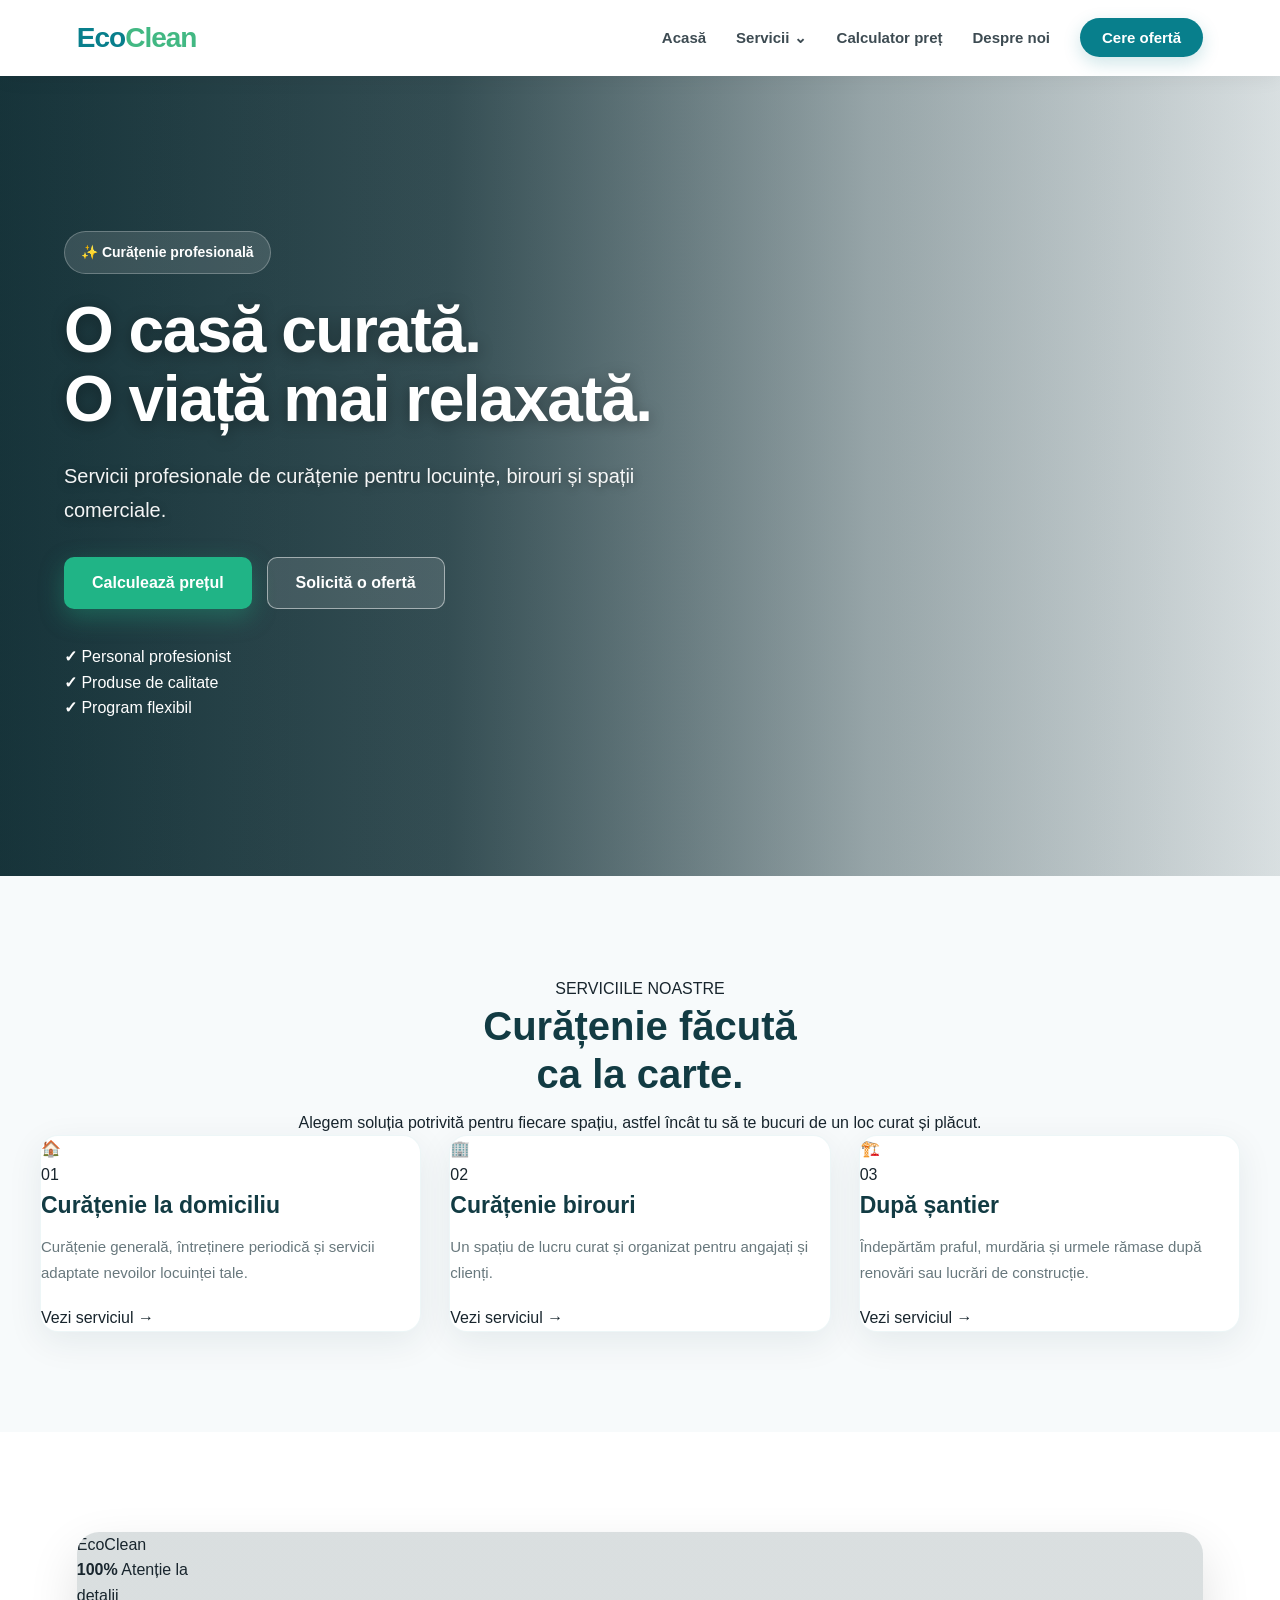
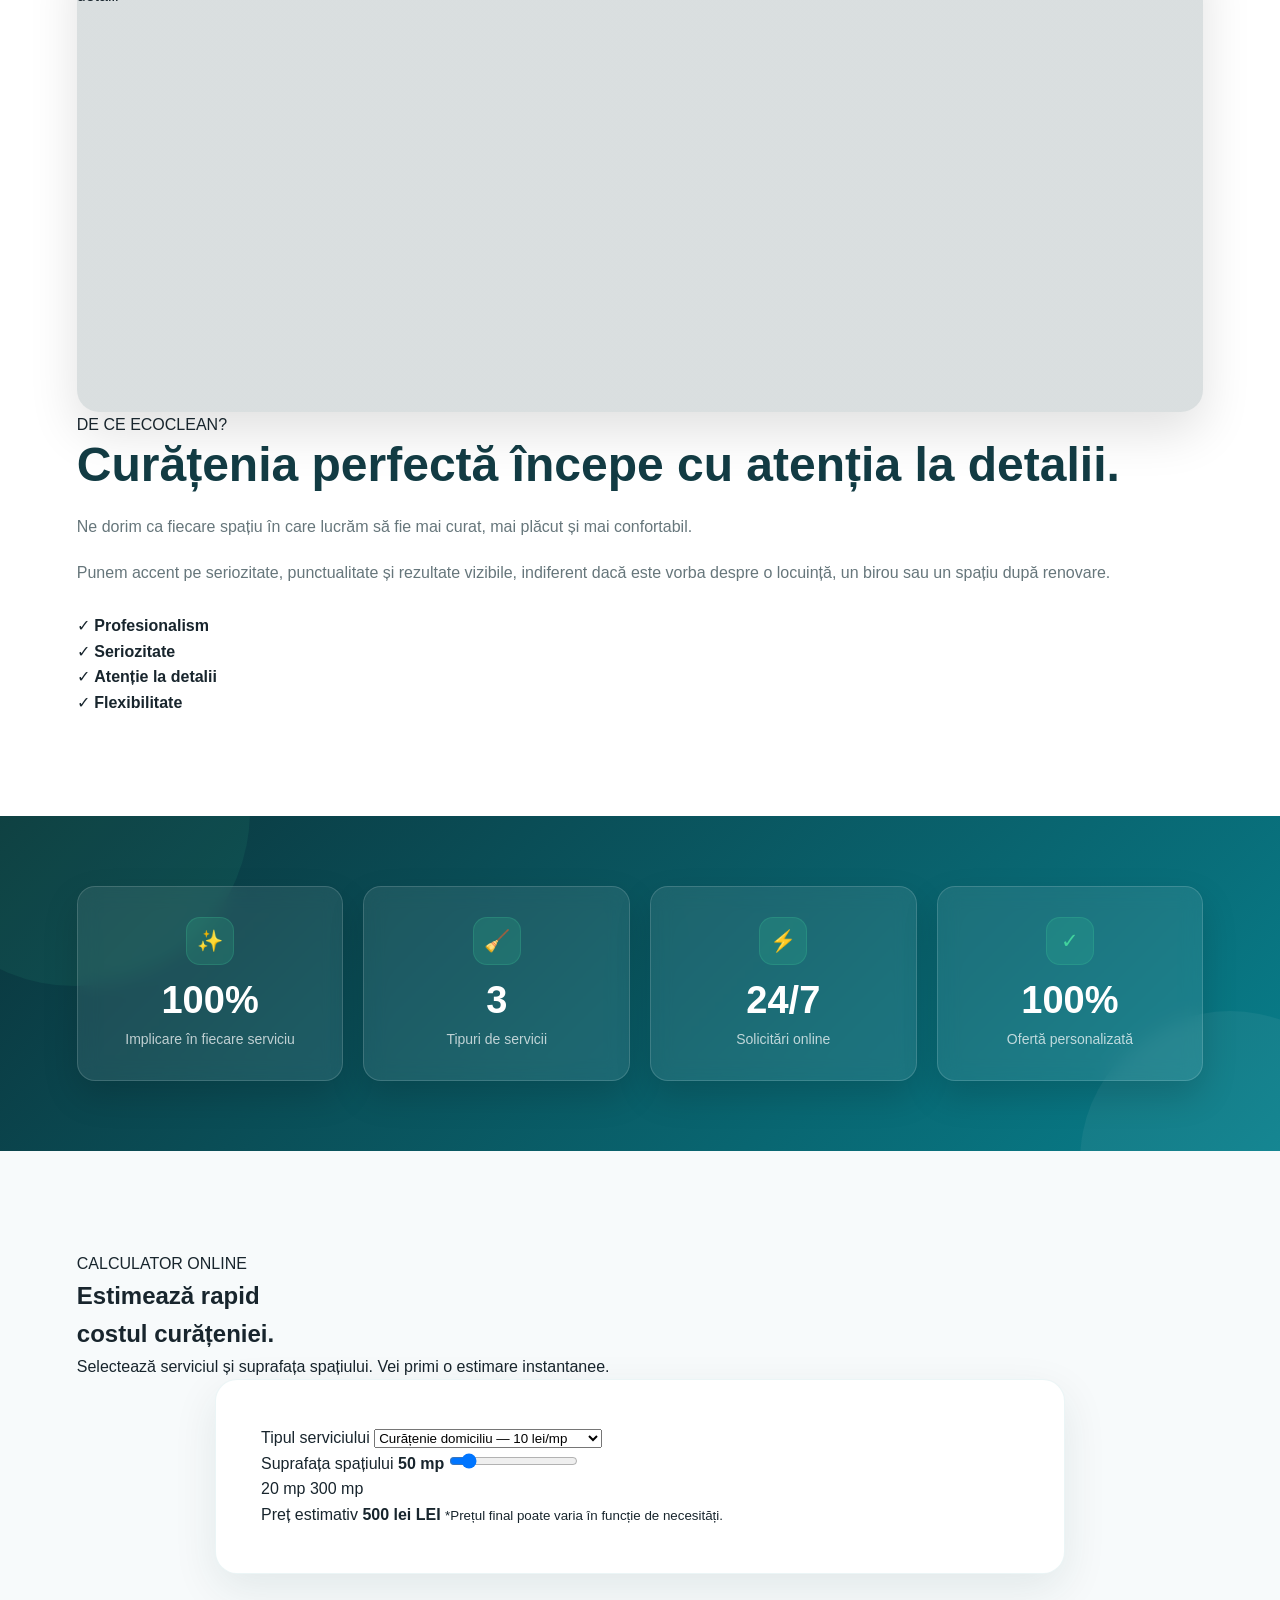
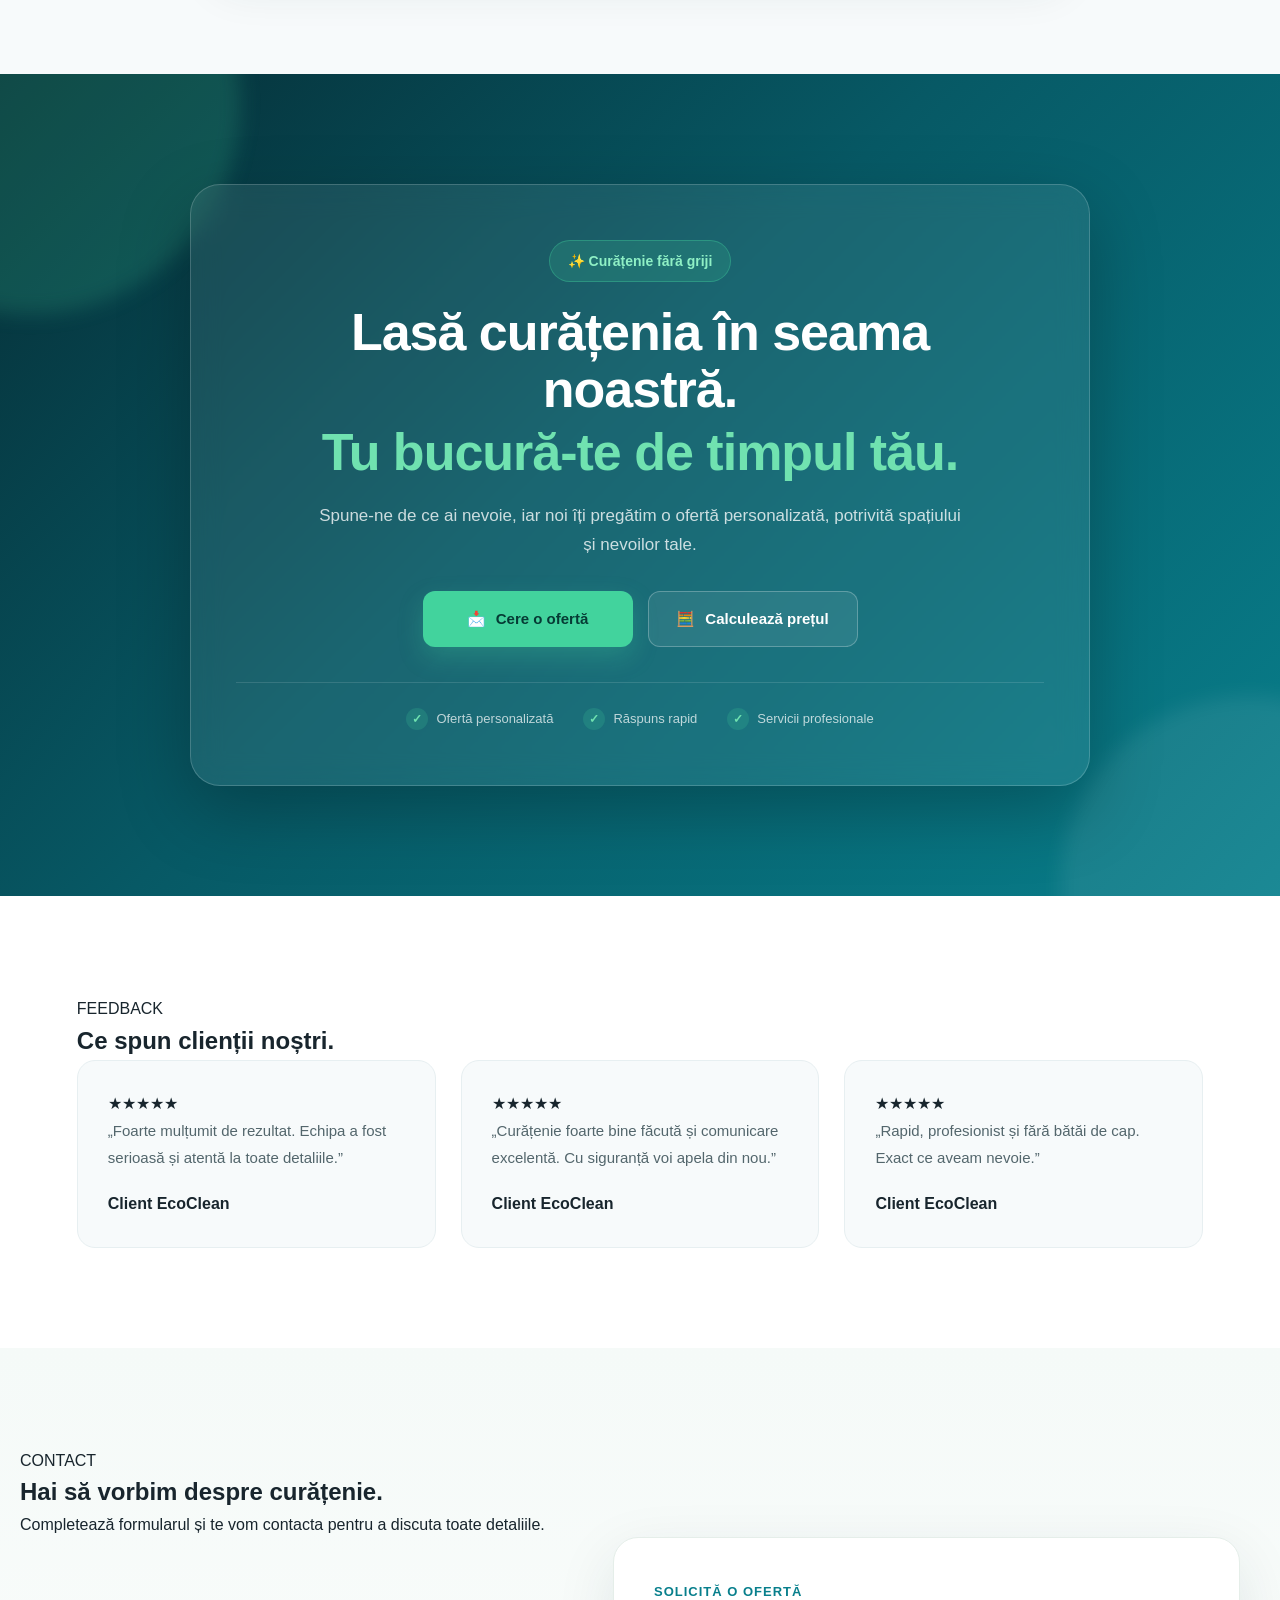
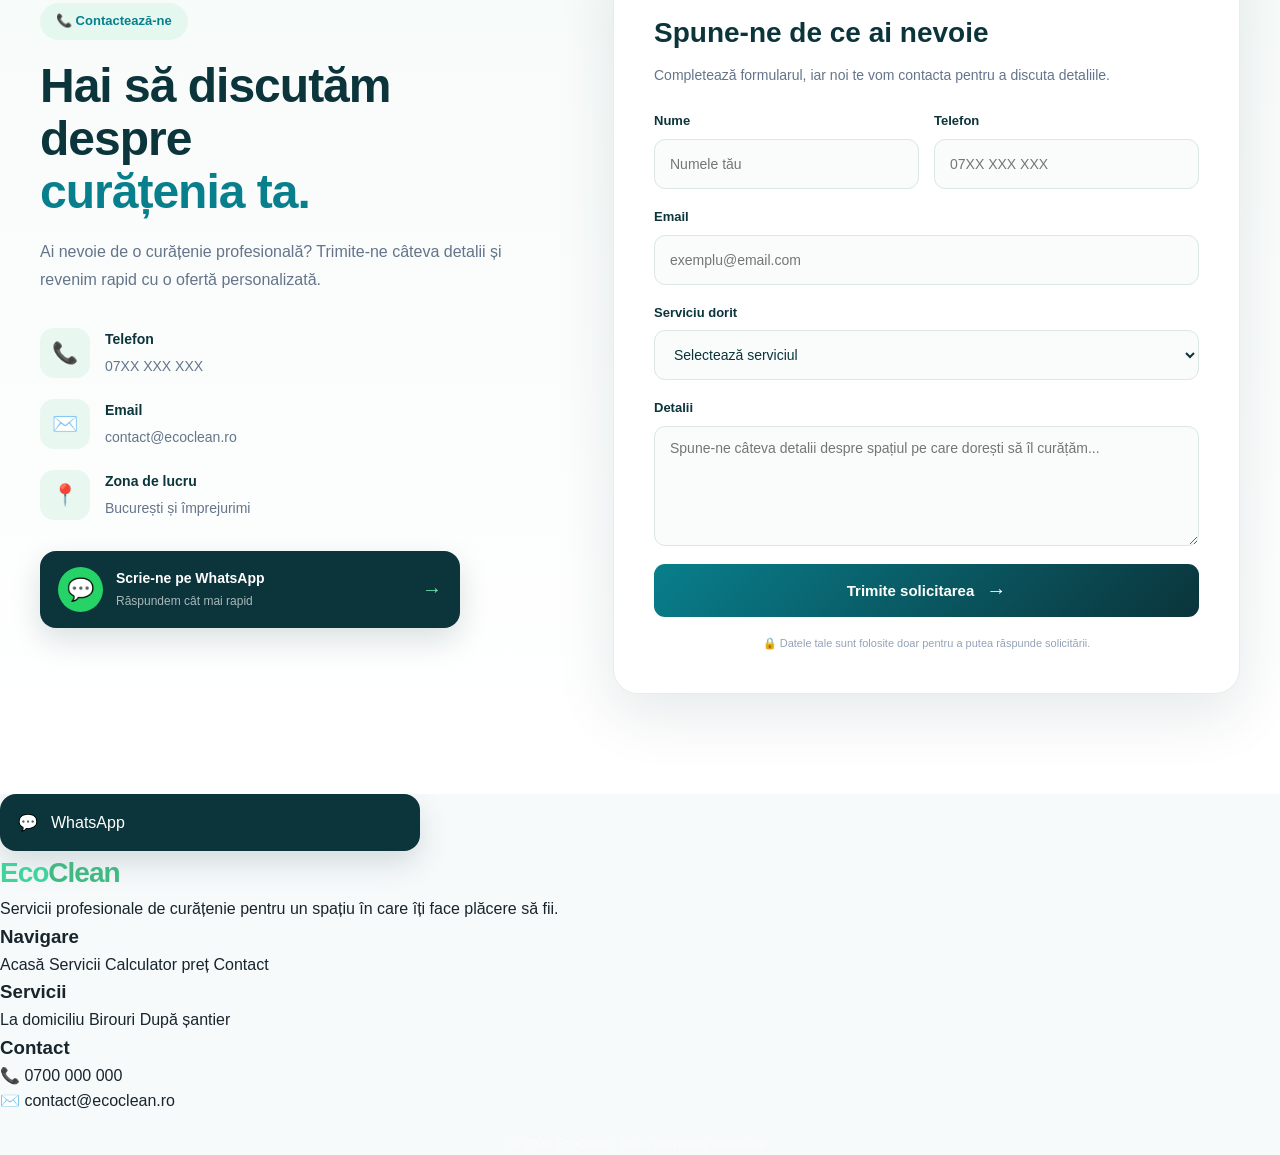
==== index.html @ dc06523f "Add files via upload" ====
<!DOCTYPE html>

<html lang="ro">
<head>
    <meta charset="UTF-8">
    <meta name="viewport" content="width=device-width, initial-scale=1.0">

<title>EcoClean | Servicii Profesionale de Curățenie</title>
<meta name="description" content="EcoClean oferă servicii profesionale de curățenie pentru locuințe, birouri și spații comerciale. Solicită o ofertă personalizată.">

<link rel="stylesheet" href="style.css">


</head>

<body>

<!-- ================= NAVBAR ================= -->

<nav class="navbar">

    <a href="index.html" class="logo">
        Eco<span>Clean</span>
    </a>

    <ul class="nav-links">

        <li>
            <a href="#acasa">Acasă</a>
        </li>

        <li class="dropdown">
            <a href="#servicii" class="dropbtn">
                Servicii <span>⌄</span>
            </a>

            <div class="dropdown-content">
                <a href="curatenie-domiciliu.html">Curățenie la domiciliu</a>
                <a href="curatenie-birouri.html">Curățenie birouri</a>
                <a href="curatenie-santier.html">Curățenie după șantier</a>
            </div>
        </li>

        <li>
            <a href="#calculator">Calculator preț</a>
        </li>

        <li>
            <a href="#despre-noi">Despre noi</a>
        </li>

        <li>
            <a href="#contact" class="btn-nav">
                Cere ofertă
            </a>
        </li>

    </ul>

    <button class="mobile-menu-btn" id="mobile-menu-btn">
        ☰
    </button>

</nav>


<!-- ================= HERO ================= -->

<header class="hero" id="acasa">

    <div class="hero-overlay"></div>

    <div class="hero-content">

        <span class="hero-badge">
            ✨ Curățenie profesională
        </span>

        <h1>
            O casă curată.<br>
            <span>O viață mai relaxată.</span>
        </h1>

        <p>
            Servicii profesionale de curățenie pentru locuințe,
            birouri și spații comerciale.
        </p>

        <div class="hero-buttons">

            <a href="#calculator" class="btn-main">
                Calculează prețul
            </a>

            <a href="#contact" class="btn-secondary">
                Solicită o ofertă
            </a>

        </div>

        <div class="hero-features">

            <div>
                <strong>✓</strong>
                Personal profesionist
            </div>

            <div>
                <strong>✓</strong>
                Produse de calitate
            </div>

            <div>
                <strong>✓</strong>
                Program flexibil
            </div>

        </div>

    </div>

</header>


<!-- ================= SERVICII ================= -->

<section id="servicii" class="services-section">

    <div class="section-heading">

        <span class="section-label">
            SERVICIILE NOASTRE
        </span>

        <h2>
            Curățenie făcută<br>
            <span>ca la carte.</span>
        </h2>

        <p>
            Alegem soluția potrivită pentru fiecare spațiu,
            astfel încât tu să te bucuri de un loc curat și plăcut.
        </p>

    </div>


    <div class="services-grid">


        <a href="curatenie-domiciliu.html" class="service-card-link">

            <div class="service-card">

                <div class="service-icon">
                    🏠
                </div>

                <span class="service-number">
                    01
                </span>

                <h3>
                    Curățenie la domiciliu
                </h3>

                <p>
                    Curățenie generală, întreținere periodică
                    și servicii adaptate nevoilor locuinței tale.
                </p>

                <span class="service-link">
                    Vezi serviciul →
                </span>

            </div>

        </a>


        <a href="curatenie-birouri.html" class="service-card-link">

            <div class="service-card">

                <div class="service-icon">
                    🏢
                </div>

                <span class="service-number">
                    02
                </span>

                <h3>
                    Curățenie birouri
                </h3>

                <p>
                    Un spațiu de lucru curat și organizat pentru
                    angajați și clienți.
                </p>

                <span class="service-link">
                    Vezi serviciul →
                </span>

            </div>

        </a>


        <a href="curatenie-santier.html" class="service-card-link">

            <div class="service-card">

                <div class="service-icon">
                    🏗️
                </div>

                <span class="service-number">
                    03
                </span>

                <h3>
                    După șantier
                </h3>

                <p>
                    Îndepărtăm praful, murdăria și urmele rămase
                    după renovări sau lucrări de construcție.
                </p>

                <span class="service-link">
                    Vezi serviciul →
                </span>

            </div>

        </a>

    </div>

</section>


<!-- ================= DESPRE NOI ================= -->

<section id="despre-noi" class="about-section">

    <div class="about-image">

        <div class="about-image-box">
            <span>EcoClean</span>
        </div>

        <div class="experience-card">

            <strong>100%</strong>

            <span>
                Atenție la<br>
                detalii
            </span>

        </div>

    </div>


    <div class="about-content">

        <span class="section-label">
            DE CE ECOCLEAN?
        </span>

        <h2>
            Curățenia perfectă
            începe cu <span>atenția la detalii.</span>
        </h2>

        <p>
            Ne dorim ca fiecare spațiu în care lucrăm să fie
            mai curat, mai plăcut și mai confortabil.
        </p>

        <p>
            Punem accent pe seriozitate, punctualitate și
            rezultate vizibile, indiferent dacă este vorba
            despre o locuință, un birou sau un spațiu după renovare.
        </p>


        <div class="about-list">

            <div>
                <span>✓</span>
                <strong>Profesionalism</strong>
            </div>

            <div>
                <span>✓</span>
                <strong>Seriozitate</strong>
            </div>

            <div>
                <span>✓</span>
                <strong>Atenție la detalii</strong>
            </div>

            <div>
                <span>✓</span>
                <strong>Flexibilitate</strong>
            </div>

        </div>

    </div>

</section>


<!-- ================= STATISTICI ================= -->

<section class="stats-section">

    <div class="stats-container">

        <div class="stat-card">
            <div class="stat-icon">✨</div>
            <strong>100%</strong>
            <span>Implicare în fiecare serviciu</span>
        </div>

        <div class="stat-card">
            <div class="stat-icon">🧹</div>
            <strong>3</strong>
            <span>Tipuri de servicii</span>
        </div>

        <div class="stat-card">
            <div class="stat-icon">⚡</div>
            <strong>24/7</strong>
            <span>Solicitări online</span>
        </div>

        <div class="stat-card">
            <div class="stat-icon">✓</div>
            <strong>100%</strong>
            <span>Ofertă personalizată</span>
        </div>

    </div>

</section>



<!-- ================= CALCULATOR ================= -->

<section id="calculator" class="calculator-section">

    <div class="section-heading">

        <span class="section-label">
            CALCULATOR ONLINE
        </span>

        <h2>
            Estimează rapid<br>
            <span>costul curățeniei.</span>
        </h2>

        <p>
            Selectează serviciul și suprafața spațiului.
            Vei primi o estimare instantanee.
        </p>

    </div>


    <div class="calc-container">

        <div class="calc-block">

            <label for="tip-serviciu">
                Tipul serviciului
            </label>

            <select id="tip-serviciu">

                <option value="10">
                    Curățenie domiciliu — 10 lei/mp
                </option>

                <option value="12">
                    Curățenie birouri — 12 lei/mp
                </option>

                <option value="18">
                    Curățenie post-șantier — 18 lei/mp
                </option>

            </select>

        </div>


        <div class="calc-block">

            <label for="suprafata">
                Suprafața spațiului
                <strong>
                    <span id="valoare-suprafata">50</span> mp
                </strong>
            </label>

            <input
                type="range"
                id="suprafata"
                min="20"
                max="300"
                value="50"
                step="5"
            >

            <div class="range-values">
                <span>20 mp</span>
                <span>300 mp</span>
            </div>

        </div>


        <div class="price-display">

            <span>Preț estimativ</span>

            <strong>
                <span id="pret-total">500</span> LEI
            </strong>

            <small>
                *Prețul final poate varia în funcție de necesități.
            </small>

        </div>

    </div>

</section>


<!-- ================= CTA ================= -->

<section class="cta-section">

    <div class="cta-glow cta-glow-left"></div>
    <div class="cta-glow cta-glow-right"></div>

    <div class="cta-container">

        <div class="cta-badge">
            ✨ Curățenie fără griji
        </div>

        <h2>
            Lasă curățenia în seama noastră.
            <span>Tu bucură-te de timpul tău.</span>
        </h2>

        <p>
            Spune-ne de ce ai nevoie, iar noi îți pregătim
            o ofertă personalizată, potrivită spațiului și
            nevoilor tale.
        </p>

        <div class="cta-buttons">

            <a href="#contact" class="cta-button cta-primary">
                <span>📩</span>
                Cere o ofertă
            </a>

            <a href="#calculator" class="cta-button cta-secondary">
                <span>🧮</span>
                Calculează prețul
            </a>

        </div>

        <div class="cta-trust">

            <div>
                <strong>✓</strong>
                <span>Ofertă personalizată</span>
            </div>

            <div>
                <strong>✓</strong>
                <span>Răspuns rapid</span>
            </div>

            <div>
                <strong>✓</strong>
                <span>Servicii profesionale</span>
            </div>

        </div>

    </div>

</section>


<!-- ================= TESTIMONIALE ================= -->

<section class="testimonials-section">

    <div class="section-heading">

        <span class="section-label">
            FEEDBACK
        </span>

        <h2>
            Ce spun clienții
            <span>noștri.</span>
        </h2>

    </div>


    <div class="testimonials-grid">

        <div class="testimonial">

            <div class="stars">
                ★★★★★
            </div>

            <p>
                „Foarte mulțumit de rezultat. Echipa a fost
                serioasă și atentă la toate detaliile.”
            </p>

            <strong>
                Client EcoClean
            </strong>

        </div>


        <div class="testimonial">

            <div class="stars">
                ★★★★★
            </div>

            <p>
                „Curățenie foarte bine făcută și comunicare
                excelentă. Cu siguranță voi apela din nou.”
            </p>

            <strong>
                Client EcoClean
            </strong>

        </div>


        <div class="testimonial">

            <div class="stars">
                ★★★★★
            </div>

            <p>
                „Rapid, profesionist și fără bătăi de cap.
                Exact ce aveam nevoie.”
            </p>

            <strong>
                Client EcoClean
            </strong>

        </div>

    </div>

</section>


<!-- ================= CONTACT ================= -->

<section id="contact" class="contact-section">

    <div class="contact-heading">

        <span class="section-label">
            CONTACT
        </span>

        <h2>
            Hai să vorbim despre
            <span>curățenie.</span>
        </h2>

        <p>
            Completează formularul și te vom contacta
            pentru a discuta toate detaliile.
        </p>

    </div>



    <div class="contact-container">

        <!-- INFORMAȚII CONTACT -->
        <div class="contact-info">

            <div class="contact-badge">
                📞 Contactează-ne
            </div>

            <h2>
                Hai să discutăm despre
                <span>curățenia ta.</span>
            </h2>

            <p class="contact-intro">
                Ai nevoie de o curățenie profesională?
                Trimite-ne câteva detalii și revenim rapid
                cu o ofertă personalizată.
            </p>


            <div class="contact-details">

                <div class="contact-item">
                    <div class="contact-icon">📞</div>

                    <div>
                        <strong>Telefon</strong>
                        <span>07XX XXX XXX</span>
                    </div>
                </div>


                <div class="contact-item">
                    <div class="contact-icon">✉️</div>

                    <div>
                        <strong>Email</strong>
                        <span>contact@ecoclean.ro</span>
                    </div>
                </div>


                <div class="contact-item">
                    <div class="contact-icon">📍</div>

                    <div>
                        <strong>Zona de lucru</strong>
                        <span>București și împrejurimi</span>
                    </div>
                </div>

            </div>


            <a
                href="https://wa.me/40700000000"
                target="_blank"
                class="whatsapp-button"
            >
                <span class="whatsapp-icon">💬</span>

                <span>
                    <strong>Scrie-ne pe WhatsApp</strong>
                    <small>Răspundem cât mai rapid</small>
                </span>

                <b>→</b>
            </a>

        </div>


        <!-- FORMULAR -->
        <div class="contact-form-wrapper">

            <div class="form-header">

                <span>Solicită o ofertă</span>

                <h3>
                    Spune-ne de ce ai nevoie
                </h3>

                <p>
                    Completează formularul, iar noi te vom contacta
                    pentru a discuta detaliile.
                </p>

            </div>


            <form
                class="contact-form"
                action="https://formspree.io/f/xrpgbvew"
                method="POST"
            >

                <div class="form-row">

                    <div class="form-group">

                        <label for="nume">
                            Nume
                        </label>

                        <input
                            type="text"
                            id="nume"
                            name="nume"
                            placeholder="Numele tău"
                            required
                        >

                    </div>


                    <div class="form-group">

                        <label for="telefon">
                            Telefon
                        </label>

                        <input
                            type="tel"
                            id="telefon"
                            name="telefon"
                            placeholder="07XX XXX XXX"
                            required
                        >

                    </div>

                </div>


                <div class="form-group">

                    <label for="email">
                        Email
                    </label>

                    <input
                        type="email"
                        id="email"
                        name="email"
                        placeholder="exemplu@email.com"
                        required
                    >

                </div>


                <div class="form-group">

                    <label for="serviciu">
                        Serviciu dorit
                    </label>

                    <select
                        id="serviciu"
                        name="serviciu"
                        required
                    >
                        <option value="">
                            Selectează serviciul
                        </option>

                        <option value="Curățenie domiciliu">
                            Curățenie domiciliu
                        </option>

                        <option value="Curățenie birouri">
                            Curățenie birouri
                        </option>

                        <option value="Curățenie după constructor">
                            Curățenie după constructor
                        </option>

                    </select>

                </div>


                <div class="form-group">

                    <label for="mesaj">
                        Detalii
                    </label>

                    <textarea
                        id="mesaj"
                        name="mesaj"
                        rows="5"
                        placeholder="Spune-ne câteva detalii despre spațiul pe care dorești să îl curățăm..."
                    ></textarea>

                </div>


                <button
                    type="submit"
                    class="contact-submit"
                >
                    <span>Trimite solicitarea</span>
                    <b>→</b>
                </button>


                <p class="form-note">
                    🔒 Datele tale sunt folosite doar pentru a putea
                    răspunde solicitării.
                </p>

            </form>

        </div>

    </div>

</section>

<!-- ================= WHATSAPP ================= -->

<a
    href="https://wa.me/40700000000"
    class="whatsapp-button"
    target="_blank"
    aria-label="Contactează-ne pe WhatsApp"
>
    <span>💬</span>
    WhatsApp
</a>


<!-- ================= FOOTER ================= -->

<footer>

    <div class="footer-content">

        <div>

            <a href="index.html" class="logo footer-logo">
                Eco<span>Clean</span>
            </a>

            <p>
                Servicii profesionale de curățenie
                pentru un spațiu în care îți face plăcere să fii.
            </p>

        </div>


        <div>

            <h3>
                Navigare
            </h3>

            <a href="#acasa">Acasă</a>
            <a href="#servicii">Servicii</a>
            <a href="#calculator">Calculator preț</a>
            <a href="#contact">Contact</a>

        </div>


        <div>

            <h3>
                Servicii
            </h3>

            <a href="curatenie-domiciliu.html">
                La domiciliu
            </a>

            <a href="curatenie-birouri.html">
                Birouri
            </a>

            <a href="curatenie-santier.html">
                După șantier
            </a>

        </div>


        <div>

            <h3>
                Contact
            </h3>

            <p>
                📞 0700 000 000
            </p>

            <p>
                ✉️ contact@ecoclean.ro
            </p>

        </div>

    </div>


    <div class="footer-bottom">

        <p>
            © 2026 EcoClean. Toate drepturile rezervate.
        </p>

    </div>

</footer>


<script src="script.js"></script>

</body>
</html>
---- style.css ----
/* =========================================================
   ECOCLEAN - DESIGN PREMIUM
   style.css
========================================================= */

/* ================= RESET ================= */

* {
    margin: 0;
    padding: 0;
    box-sizing: border-box;
    font-family: "Segoe UI", Arial, sans-serif;
}

html {
    scroll-behavior: smooth;
    scroll-padding-top: 80px;
}

body {
    background: #f7fafb;
    color: #18252d;
    line-height: 1.6;
}

a {
    text-decoration: none;
    color: inherit;
}

button,
input,
textarea,
select {
    font-family: inherit;
}

img {
    max-width: 100%;
    display: block;
}

.container {
    width: 90%;
    max-width: 1200px;
    margin: 0 auto;
}


/* =========================================================
   NAVBAR
========================================================= */

.navbar {
    width: 100%;
    height: 76px;
    padding: 0 6%;

    background: rgba(255, 255, 255, 0.96);

    display: flex;
    align-items: center;
    justify-content: space-between;

    position: sticky;
    top: 0;
    z-index: 1000;

    box-shadow: 0 2px 20px rgba(0, 0, 0, 0.06);

    backdrop-filter: blur(12px);
    -webkit-backdrop-filter: blur(12px);
}


/* LOGO */

.logo {
    font-size: 28px;
    font-weight: 800;
    color: #087f8c;
    letter-spacing: -1px;
}

.logo span {
    color: #42b883;
}


/* MENIU */

.nav-links {
    display: flex;
    align-items: center;
    gap: 30px;
    list-style: none;
}

.nav-links li {
    position: relative;
}

.nav-links a {
    color: #3d4b52;
    font-size: 15px;
    font-weight: 600;
    transition: 0.3s ease;
}

.nav-links a:hover {
    color: #087f8c;
}


/* BUTON NAVBAR */

.btn-nav {
    background: #087f8c;
    color: white !important;

    padding: 11px 22px;
    border-radius: 30px;

    box-shadow: 0 6px 18px rgba(8, 127, 140, 0.2);

    transition: 0.3s ease;
}

.btn-nav:hover {
    background: #066b75;
    transform: translateY(-2px);
}


/* DROPDOWN */

.dropdown-content {
    display: none;

    position: absolute;
    top: calc(100% + 15px);
    left: -20px;

    width: 230px;

    background: white;
    border-radius: 12px;

    padding: 10px;

    box-shadow: 0 15px 40px rgba(0, 0, 0, 0.12);

    z-index: 1001;
}

.dropdown-content a {
    display: block;
    padding: 11px 14px;
    border-radius: 8px;
}

.dropdown-content a:hover {
    background: #eef9f8;
}

.dropdown:hover .dropdown-content {
    display: block;
}


/* BUTON MENIU MOBIL */

.mobile-menu-btn {
    display: none;

    border: none;
    background: none;

    font-size: 28px;
    cursor: pointer;

    color: #087f8c;
}


/* =========================================================
   HERO
========================================================= */

.hero {
    min-height: 650px;
    height: calc(100vh - 76px);
    max-height: 800px;

    display: flex;
    align-items: center;

    position: relative;
    overflow: hidden;

    background-image:
        linear-gradient(
            90deg,
            rgba(5, 35, 42, 0.90) 0%,
            rgba(5, 35, 42, 0.76) 35%,
            rgba(5, 35, 42, 0.32) 68%,
            rgba(5, 35, 42, 0.08) 100%
        ),
        url("https://images.unsplash.com/photo-1581578731548-c64695cc6952?auto=format&fit=crop&w=2000&q=85");

    background-position: center;
    background-size: cover;
    background-repeat: no-repeat;

    color: white;
}


/* STRAT SUPLIMENTAR */

.hero-overlay {
    position: absolute;
    inset: 0;

    background:
        linear-gradient(
            90deg,
            rgba(4, 38, 44, 0.25),
            rgba(4, 38, 44, 0.05)
        );

    pointer-events: none;
}


/* CONTINUT HERO */

.hero-content {
    position: relative;
    z-index: 2;

    width: 90%;
    max-width: 1200px;

    margin: 0 auto;
    padding: 60px 0;

    animation: fadeUp 0.9s ease forwards;
}


/* BADGE */

.hero-badge {
    display: inline-flex;
    align-items: center;

    background: rgba(255, 255, 255, 0.13);

    border: 1px solid rgba(255, 255, 255, 0.25);

    padding: 9px 16px;

    border-radius: 30px;

    font-size: 14px;
    font-weight: 600;

    margin-bottom: 22px;

    backdrop-filter: blur(8px);
    -webkit-backdrop-filter: blur(8px);
}


/* TITLU */

.hero-content h1 {
    max-width: 720px;

    font-size: clamp(42px, 5vw, 68px);

    line-height: 1.08;

    font-weight: 800;

    letter-spacing: -1.5px;

    margin-bottom: 25px;

    text-shadow: 0 3px 15px rgba(0, 0, 0, 0.35);
}


/* TEXT */

.hero-content p {
    max-width: 620px;

    font-size: 20px;

    line-height: 1.7;

    margin-bottom: 30px;

    color: rgba(255, 255, 255, 0.95);

    text-shadow: 0 2px 8px rgba(0, 0, 0, 0.4);
}


/* BUTOANE HERO */

.hero-buttons {
    display: flex;
    gap: 15px;

    flex-wrap: wrap;

    margin-bottom: 35px;
}

.hero-buttons a {
    display: inline-flex;

    align-items: center;
    justify-content: center;

    min-height: 52px;

    padding: 0 28px;

    border-radius: 10px;

    font-weight: 700;
    font-size: 16px;

    transition: all 0.3s ease;
}


/* BUTON PRINCIPAL */

.hero-buttons .btn-main {
    background: #20b486;
    color: white;

    box-shadow: 0 8px 25px rgba(32, 180, 134, 0.35);
}

.hero-buttons .btn-main:hover {
    background: #17966e;
    transform: translateY(-3px);
}


/* BUTON SECUNDAR */

.hero-buttons .btn-secondary {
    background: rgba(255, 255, 255, 0.12);

    color: white;

    border: 1px solid rgba(255, 255, 255, 0.5);

    backdrop-filter: blur(5px);
    -webkit-backdrop-filter: blur(5px);
}

.hero-buttons .btn-secondary:hover {
    background: white;
    color: #087f8c;

    transform: translateY(-3px);
}


/* BENEFICII HERO */

.hero-benefits {
    display: flex;
    flex-wrap: wrap;

    gap: 25px;

    margin-top: 15px;
}

.hero-benefit {
    display: flex;
    align-items: center;

    gap: 9px;

    font-size: 14px;
    font-weight: 600;

    color: rgba(255, 255, 255, 0.95);
}

.hero-benefit::before {
    content: "✓";

    width: 23px;
    height: 23px;

    display: flex;
    align-items: center;
    justify-content: center;

    background: #20b486;

    border-radius: 50%;

    font-size: 13px;
    font-weight: 800;
}


/* =========================================================
   SECTIUNI GENERALE
========================================================= */

section {
    position: relative;
}

.section-header {
    text-align: center;

    max-width: 760px;

    margin: 0 auto 55px;
}

.section-header h2 {
    font-size: clamp(32px, 4vw, 44px);

    line-height: 1.15;

    color: #123b43;

    margin-bottom: 15px;
}

.section-header p {
    color: #6b7c80;

    font-size: 17px;
}


/* =========================================================
   SERVICII
========================================================= */

.services-section {
    width: 100%;
    max-width: 1400px;

    margin: 0 auto;

    padding: 100px 40px;

    text-align: center;

    background: #f7fafb;
}

.services-section h2 {
    font-size: 40px;

    line-height: 1.2;

    color: #123b43;

    margin-bottom: 12px;
}

.services-section .section-subtitle {
    font-size: 18px;

    color: #6b7c80;

    margin-bottom: 50px;
}


/* GRID SERVICII */

.services-grid {
    display: grid;

    grid-template-columns: repeat(3, 1fr);

    gap: 28px;

    text-align: left;
}


/* CARD SERVICIU */

.service-card {
    background: white;

    border-radius: 18px;

    overflow: hidden;

    box-shadow: 0 10px 35px rgba(13, 51, 58, 0.08);

    transition: all 0.35s ease;

    border: 1px solid rgba(8, 127, 140, 0.07);
}

.service-card:hover {
    transform: translateY(-8px);

    box-shadow: 0 18px 45px rgba(13, 51, 58, 0.14);
}


/* IMAGINE CARD */

.service-card img {
    width: 100%;

    height: 230px;

    object-fit: cover;

    transition: transform 0.5s ease;
}

.service-card:hover img {
    transform: scale(1.05);
}


/* CONTINUT CARD */

.service-card-content {
    padding: 28px;
}

.service-card h3 {
    font-size: 23px;

    color: #123b43;

    margin-bottom: 10px;
}

.service-card p {
    color: #68787d;

    font-size: 15px;

    line-height: 1.7;

    margin-bottom: 20px;
}

.service-card .card-link {
    display: inline-flex;

    align-items: center;

    gap: 7px;

    color: #087f8c;

    font-weight: 700;

    transition: 0.3s ease;
}

.service-card .card-link:hover {
    color: #20b486;

    gap: 11px;
}


/* =========================================================
   DESPRE NOI
========================================================= */

.about-section {
    padding: 100px 6%;

    background: white;
}

.about-container {
    max-width: 1200px;

    margin: 0 auto;

    display: grid;

    grid-template-columns: 1fr 1fr;

    gap: 70px;

    align-items: center;
}

.about-image {
    position: relative;

    min-height: 480px;

    border-radius: 22px;

    overflow: hidden;

    background-image:
        linear-gradient(
            rgba(4, 38, 44, 0.15),
            rgba(4, 38, 44, 0.15)
        ),
        url("https://images.unsplash.com/photo-1527515637462-cff94eecc1ac?auto=format&fit=crop&w=1200&q=85");

    background-size: cover;

    background-position: center;

    box-shadow: 0 20px 50px rgba(0, 0, 0, 0.12);
}


/* ETICHETA IMAGINE */

.about-badge {
    position: absolute;

    left: 25px;
    bottom: 25px;

    padding: 15px 20px;

    background: rgba(255, 255, 255, 0.94);

    border-radius: 14px;

    box-shadow: 0 10px 30px rgba(0, 0, 0, 0.15);

    color: #123b43;

    font-weight: 700;
}


/* CONTINUT ABOUT */

.about-content .small-title {
    display: inline-block;

    color: #20a77b;

    font-size: 14px;

    font-weight: 800;

    text-transform: uppercase;

    letter-spacing: 1.5px;

    margin-bottom: 12px;
}

.about-content h2 {
    font-size: clamp(34px, 4vw, 48px);

    line-height: 1.15;

    color: #123b43;

    margin-bottom: 20px;
}

.about-content p {
    color: #66767b;

    font-size: 16px;

    line-height: 1.8;

    margin-bottom: 18px;
}


/* LISTA BENEFICII */

.about-list {
    list-style: none;

    margin-top: 25px;
}

.about-list li {
    position: relative;

    padding-left: 32px;

    margin-bottom: 13px;

    color: #3e5056;

    font-weight: 600;
}

.about-list li::before {
    content: "✓";

    position: absolute;

    left: 0;
    top: 0;

    color: #20b486;

    font-weight: 900;
}


/* =========================================================
   STATISTICI - PREMIUM
========================================================= */

.stats-section {
    position: relative;

    padding: 70px 6%;

    background:
        linear-gradient(
            135deg,
            #0b343b,
            #087f8c
        );

    overflow: hidden;
}

/* efect decorativ */

.stats-section::before {
    content: "";

    position: absolute;

    width: 350px;
    height: 350px;

    border-radius: 50%;

    background: rgba(66, 211, 157, 0.08);

    top: -180px;
    left: -100px;
}

.stats-section::after {
    content: "";

    position: absolute;

    width: 300px;
    height: 300px;

    border-radius: 50%;

    background: rgba(255, 255, 255, 0.05);

    right: -100px;
    bottom: -160px;
}
/* =========================================================
   CONTAINER STATISTICI
========================================================= */

.stats-container {
    position: relative;
    z-index: 2;

    max-width: 1200px;
    margin: 0 auto;

    display: grid;
    grid-template-columns: repeat(4, 1fr);

    gap: 25px;
}


/* =========================================================
   CARD STATISTICĂ
========================================================= */

.stat-card {
    padding: 35px 25px;

    text-align: center;

    background: rgba(255, 255, 255, 0.10);

    border: 1px solid rgba(255, 255, 255, 0.18);

    border-radius: 22px;

    backdrop-filter: blur(10px);
    -webkit-backdrop-filter: blur(10px);

    box-shadow:
        0 15px 35px rgba(0, 0, 0, 0.15);

    transition:
        transform 0.3s ease,
        background 0.3s ease,
        box-shadow 0.3s ease;
}


/* efect hover */

.stat-card:hover {
    transform: translateY(-8px);

    background: rgba(255, 255, 255, 0.16);

    box-shadow:
        0 20px 45px rgba(0, 0, 0, 0.22);
}


/* =========================================================
   ICON
========================================================= */

.stat-icon {
    width: 60px;
    height: 60px;

    margin: 0 auto 18px;

    display: flex;
    align-items: center;
    justify-content: center;

    border-radius: 50%;

    background: rgba(66, 211, 157, 0.18);

    border: 1px solid rgba(66, 211, 157, 0.35);

    font-size: 26px;
}


/* =========================================================
   NUMĂR
========================================================= */

.stat-card strong {
    display: block;

    margin-bottom: 8px;

    font-size: 40px;
    font-weight: 800;

    color: #ffffff;

    line-height: 1;
}


/* =========================================================
   TEXT
========================================================= */

.stat-card span {
    display: block;

    color: rgba(255, 255, 255, 0.78);

    font-size: 15px;

    line-height: 1.5;
}


/* =========================================================
   TABLETĂ
========================================================= */

@media (max-width: 900px) {

    .stats-container {
        grid-template-columns: repeat(2, 1fr);
    }

}


/* =========================================================
   TELEFON
========================================================= */

@media (max-width: 600px) {

    .stats-section {
        padding: 55px 20px;
    }

    .stats-container {
        grid-template-columns: 1fr;

        gap: 15px;
    }

    .stat-card {
        padding: 28px 20px;
    }

    .stat-card strong {
        font-size: 34px;
    }

    .stat-card span {
        font-size: 14px;
    }

}

/* CONTAINER */

.stats-container {
    position: relative;

    z-index: 2;

    max-width: 1200px;

    margin: 0 auto;

    display: grid;

    grid-template-columns: repeat(4, 1fr);

    gap: 20px;
}


/* CARD */

.stat-card {
    position: relative;

    padding: 30px 20px;

    text-align: center;

    background: rgba(255, 255, 255, 0.08);

    border: 1px solid rgba(255, 255, 255, 0.15);

    border-radius: 18px;

    backdrop-filter: blur(10px);
    -webkit-backdrop-filter: blur(10px);

    transition: all 0.35s ease;
}

.stat-card:hover {
    transform: translateY(-7px);

    background: rgba(255, 255, 255, 0.13);

    border-color: rgba(66, 211, 157, 0.45);

    box-shadow:
        0 15px 35px rgba(0, 0, 0, 0.15);
}


/* ICON */

.stat-icon {
    width: 48px;
    height: 48px;

    margin: 0 auto 15px;

    display: flex;
    align-items: center;
    justify-content: center;

    border-radius: 14px;

    background: rgba(66, 211, 157, 0.16);

    color: #42d39d;

    font-size: 21px;

    border: 1px solid rgba(66, 211, 157, 0.2);
}


/* NUMAR */

.stat-card strong {
    display: block;

    font-size: 38px;

    line-height: 1.1;

    font-weight: 800;

    color: white;

    margin-bottom: 8px;
}


/* TEXT */

.stat-card span {
    display: block;

    color: rgba(255, 255, 255, 0.72);

    font-size: 14px;

    line-height: 1.5;
}


/* TELEFON */

@media (max-width: 700px) {

    .stats-section {
        padding: 55px 20px;
    }

    .stats-container {
        grid-template-columns: repeat(2, 1fr);

        gap: 15px;
    }

    .stat-card {
        padding: 25px 15px;
    }

    .stat-card strong {
        font-size: 32px;
    }

    .stat-card span {
        font-size: 13px;
    }

}


/* TELEFON MIC */

@media (max-width: 420px) {

    .stats-container {
        grid-template-columns: 1fr;
    }

}


/* =========================================================
   CALCULATOR
========================================================= */

.calculator-section {
    padding: 100px 6%;

    background: #f7fafb;
}

.calc-container {
    max-width: 850px;

    margin: 0 auto;

    background: white;

    padding: 45px;

    border-radius: 22px;

    box-shadow: 0 15px 45px rgba(13, 51, 58, 0.09);

    border: 1px solid rgba(8, 127, 140, 0.08);
}

.calc-container h2 {
    text-align: center;

    font-size: 36px;

    color: #123b43;

    margin-bottom: 10px;
}

.calc-description {
    text-align: center;

    color: #6b7c80;

    margin-bottom: 35px;
}

.calc-form {
    display: grid;

    gap: 22px;
}

.form-group {
    display: flex;

    flex-direction: column;

    gap: 8px;
}

.form-group label {
    color: #30474e;

    font-weight: 700;

    font-size: 14px;
}

.form-group input,
.form-group select {
    width: 100%;

    height: 50px;

    padding: 0 15px;

    border: 1px solid #d8e2e5;

    border-radius: 10px;

    outline: none;

    color: #26383e;

    background: white;

    transition: 0.3s ease;
}

.form-group input:focus,
.form-group select:focus {
    border-color: #087f8c;

    box-shadow: 0 0 0 3px rgba(8, 127, 140, 0.1);
}


/* REZULTAT CALCULATOR */

.calc-result {
    margin-top: 30px;

    padding: 25px;

    border-radius: 15px;

    background: #eef9f6;

    text-align: center;
}

.calc-result p {
    color: #50656a;

    margin-bottom: 8px;
}

.calc-result strong {
    display: block;

    font-size: 36px;

    color: #087f8c;
}



/* =========================================================
   CTA - CERE OFERTĂ PREMIUM
========================================================= */

.cta-section {
    position: relative;

    padding: 110px 20px;

    overflow: hidden;

    background:
        linear-gradient(
            135deg,
            #062d35 0%,
            #075965 45%,
            #087f8c 100%
        );

    color: #ffffff;
}


/* =========================================================
   LUMINI DECORATIVE
========================================================= */

.cta-glow {
    position: absolute;

    border-radius: 50%;

    pointer-events: none;

    filter: blur(10px);
}

.cta-glow-left {
    width: 420px;
    height: 420px;

    left: -180px;
    top: -180px;

    background: rgba(66, 211, 157, 0.18);
}

.cta-glow-right {
    width: 380px;
    height: 380px;

    right: -160px;
    bottom: -180px;

    background: rgba(255, 255, 255, 0.08);
}


/* =========================================================
   CONTAINER
========================================================= */

.cta-container {
    position: relative;

    z-index: 2;

    max-width: 900px;

    margin: 0 auto;

    padding: 55px 45px;

    text-align: center;

    background: rgba(255, 255, 255, 0.08);

    border: 1px solid rgba(255, 255, 255, 0.18);

    border-radius: 30px;

    backdrop-filter: blur(15px);
    -webkit-backdrop-filter: blur(15px);

    box-shadow:
        0 25px 70px rgba(0, 0, 0, 0.25);
}


/* =========================================================
   BADGE
========================================================= */

.cta-badge {
    display: inline-flex;

    align-items: center;

    gap: 8px;

    padding: 9px 18px;

    margin-bottom: 22px;

    border-radius: 50px;

    background: rgba(66, 211, 157, 0.15);

    border: 1px solid rgba(66, 211, 157, 0.35);

    color: #8ff0c5;

    font-size: 14px;

    font-weight: 600;
}


/* =========================================================
   TITLU
========================================================= */

.cta-container h2 {
    margin: 0 auto 20px;

    max-width: 750px;

    font-size: clamp(32px, 5vw, 52px);

    line-height: 1.1;

    font-weight: 800;

    letter-spacing: -1px;
}

.cta-container h2 span {
    display: block;

    margin-top: 6px;

    color: #70e2b0;
}


/* =========================================================
   DESCRIERE
========================================================= */

.cta-container > p {
    max-width: 650px;

    margin: 0 auto 32px;

    color: rgba(255, 255, 255, 0.78);

    font-size: 17px;

    line-height: 1.7;
}


/* =========================================================
   BUTOANE
========================================================= */

.cta-buttons {
    display: flex;

    justify-content: center;

    gap: 15px;

    flex-wrap: wrap;

    margin-bottom: 35px;
}

.cta-button {
    display: inline-flex;

    align-items: center;
    justify-content: center;

    gap: 10px;

    min-width: 210px;

    padding: 15px 25px;

    border-radius: 12px;

    text-decoration: none;

    font-size: 15px;

    font-weight: 700;

    transition:
        transform 0.3s ease,
        box-shadow 0.3s ease,
        background 0.3s ease;
}


/* BUTON PRINCIPAL */

.cta-primary {
    background: #42d39d;

    color: #063b35;

    box-shadow:
        0 10px 25px rgba(66, 211, 157, 0.25);
}

.cta-primary:hover {
    transform: translateY(-4px);

    background: #63e3b2;

    box-shadow:
        0 15px 35px rgba(66, 211, 157, 0.35);
}


/* BUTON SECUNDAR */

.cta-secondary {
    background: rgba(255, 255, 255, 0.08);

    color: #ffffff;

    border: 1px solid rgba(255, 255, 255, 0.25);
}

.cta-secondary:hover {
    transform: translateY(-4px);

    background: rgba(255, 255, 255, 0.15);

    box-shadow:
        0 12px 30px rgba(0, 0, 0, 0.15);
}


/* =========================================================
   ELEMENTE DE ÎNCREDERE
========================================================= */

.cta-trust {
    display: flex;

    justify-content: center;

    gap: 30px;

    flex-wrap: wrap;

    padding-top: 25px;

    border-top: 1px solid rgba(255, 255, 255, 0.12);
}

.cta-trust div {
    display: flex;

    align-items: center;

    gap: 8px;

    color: rgba(255, 255, 255, 0.72);

    font-size: 13px;
}

.cta-trust strong {
    display: flex;

    align-items: center;
    justify-content: center;

    width: 22px;
    height: 22px;

    border-radius: 50%;

    background: rgba(66, 211, 157, 0.18);

    color: #70e2b0;

    font-size: 12px;
}


/* =========================================================
   TELEFON
========================================================= */

@media (max-width: 600px) {

    .cta-section {
        padding: 70px 15px;
    }

    .cta-container {
        padding: 40px 22px;

        border-radius: 24px;
    }

    .cta-container h2 {
        font-size: 32px;
    }

    .cta-container > p {
        font-size: 15px;
    }

    .cta-buttons {
        flex-direction: column;
    }

    .cta-button {
        width: 100%;

        min-width: 0;
    }

    .cta-trust {
        flex-direction: column;

        gap: 12px;

        align-items: center;
    }

}

/* =========================================================
   TESTIMONIALE
========================================================= */

.testimonials-section {
    padding: 100px 6%;

    background: white;
}

.testimonials-grid {
    max-width: 1200px;

    margin: 0 auto;

    display: grid;

    grid-template-columns: repeat(3, 1fr);

    gap: 25px;
}

.testimonial {
    background: #f7fafb;

    border-radius: 18px;

    padding: 30px;

    border: 1px solid #e7eff1;

    transition: 0.3s ease;
}

.testimonial:hover {
    transform: translateY(-5px);

    box-shadow: 0 15px 35px rgba(13, 51, 58, 0.08);
}

.testimonial-stars {
    color: #f3b51b;

    font-size: 18px;

    letter-spacing: 2px;

    margin-bottom: 15px;
}

.testimonial p {
    color: #53666c;

    font-size: 15px;

    line-height: 1.8;

    margin-bottom: 20px;
}

.testimonial-name {
    color: #123b43;

    font-weight: 800;
}



/* =========================================================
   CONTACT - PREMIUM
========================================================= */

.contact-section {
    padding: 100px 20px;

    background:
        linear-gradient(
            180deg,
            #f5faf8 0%,
            #ffffff 100%
        );
}

.contact-container {
    max-width: 1200px;

    margin: 0 auto;

    display: grid;

    grid-template-columns: 0.9fr 1.1fr;

    gap: 60px;

    align-items: center;
}


/* =========================================================
   PARTEA STÂNGĂ
========================================================= */

.contact-info {
    padding: 20px 0;
}

.contact-badge {
    display: inline-flex;

    padding: 8px 16px;

    margin-bottom: 20px;

    border-radius: 50px;

    background: #e4f8ef;

    color: #087f8c;

    font-size: 13px;

    font-weight: 700;
}

.contact-info h2 {
    margin-bottom: 20px;

    font-size: clamp(34px, 4vw, 48px);

    line-height: 1.1;

    color: #0b343b;

    letter-spacing: -1px;
}

.contact-info h2 span {
    display: block;

    color: #087f8c;
}

.contact-intro {
    max-width: 500px;

    margin-bottom: 35px;

    color: #64748b;

    font-size: 16px;

    line-height: 1.7;
}


/* =========================================================
   DATE CONTACT
========================================================= */

.contact-details {
    display: flex;

    flex-direction: column;

    gap: 20px;

    margin-bottom: 30px;
}

.contact-item {
    display: flex;

    align-items: center;

    gap: 15px;
}

.contact-icon {
    width: 50px;
    height: 50px;

    flex-shrink: 0;

    display: flex;

    align-items: center;
    justify-content: center;

    border-radius: 14px;

    background: #e8f7f0;

    font-size: 21px;
}

.contact-item strong {
    display: block;

    margin-bottom: 3px;

    color: #0b343b;

    font-size: 14px;
}

.contact-item span {
    color: #64748b;

    font-size: 14px;
}


/* =========================================================
   WHATSAPP
========================================================= */

.whatsapp-button {
    display: flex;

    align-items: center;

    gap: 13px;

    max-width: 420px;

    padding: 16px 18px;

    text-decoration: none;

    border-radius: 16px;

    background: #0b343b;

    color: #ffffff;

    box-shadow:
        0 12px 30px rgba(11, 52, 59, 0.15);

    transition:
        transform 0.3s ease,
        box-shadow 0.3s ease;
}

.whatsapp-button:hover {
    transform: translateY(-4px);

    box-shadow:
        0 18px 40px rgba(11, 52, 59, 0.22);
}

.whatsapp-icon {
    width: 45px;
    height: 45px;

    display: flex;

    align-items: center;
    justify-content: center;

    border-radius: 50%;

    background: #25d366;

    font-size: 22px;
}

.whatsapp-button span:nth-child(2) {
    flex: 1;
}

.whatsapp-button strong {
    display: block;

    font-size: 14px;
}

.whatsapp-button small {
    display: block;

    margin-top: 3px;

    color: rgba(255, 255, 255, 0.65);

    font-size: 12px;
}

.whatsapp-button b {
    font-size: 20px;

    color: #70e2b0;
}


/* =========================================================
   CARD FORMULAR
========================================================= */

.contact-form-wrapper {
    padding: 40px;

    background: #ffffff;

    border-radius: 25px;

    border: 1px solid #e5eee9;

    box-shadow:
        0 20px 60px rgba(11, 52, 59, 0.10);
}

.form-header {
    margin-bottom: 25px;
}

.form-header > span {
    color: #087f8c;

    font-size: 13px;

    font-weight: 700;

    text-transform: uppercase;

    letter-spacing: 1px;
}

.form-header h3 {
    margin: 7px 0 8px;

    color: #0b343b;

    font-size: 28px;
}

.form-header p {
    color: #64748b;

    font-size: 14px;

    line-height: 1.6;
}


/* =========================================================
   FORMULAR
========================================================= */

.contact-form {
    display: flex;

    flex-direction: column;

    gap: 18px;
}

.form-row {
    display: grid;

    grid-template-columns: 1fr 1fr;

    gap: 15px;
}

.contact-form .form-group {
    display: flex;

    flex-direction: column;

    gap: 7px;
}

.contact-form label {
    color: #0b343b;

    font-size: 13px;

    font-weight: 700;
}

.contact-form input,
.contact-form select,
.contact-form textarea {
    width: 100%;

    padding: 13px 15px;

    border: 1px solid #dbe7e2;

    border-radius: 11px;

    background: #f9fcfa;

    color: #0b343b;

    font-family: inherit;

    font-size: 14px;

    outline: none;

    transition:
        border-color 0.25s ease,
        box-shadow 0.25s ease,
        background 0.25s ease;
}

.contact-form input:focus,
.contact-form select:focus,
.contact-form textarea:focus {
    border-color: #087f8c;

    background: #ffffff;

    box-shadow:
        0 0 0 4px rgba(8, 127, 140, 0.08);
}

.contact-form textarea {
    resize: vertical;

    min-height: 120px;
}


/* =========================================================
   BUTON TRIMITERE
========================================================= */

.contact-submit {
    width: 100%;

    padding: 15px 20px;

    display: flex;

    align-items: center;
    justify-content: center;

    gap: 12px;

    border: none;

    border-radius: 11px;

    background:
        linear-gradient(
            135deg,
            #087f8c,
            #0b343b
        );

    color: #ffffff;

    font-family: inherit;

    font-size: 15px;

    font-weight: 700;

    cursor: pointer;

    transition:
        transform 0.3s ease,
        box-shadow 0.3s ease;
}

.contact-submit:hover {
    transform: translateY(-3px);

    box-shadow:
        0 12px 30px rgba(8, 127, 140, 0.25);
}

.contact-submit b {
    font-size: 20px;
}

.form-note {
    margin: 0;

    text-align: center;

    color: #94a3b8;

    font-size: 11px;
}


/* =========================================================
   TABLETĂ
========================================================= */

@media (max-width: 900px) {

    .contact-container {
        grid-template-columns: 1fr;

        gap: 40px;
    }

    .contact-info {
        text-align: center;
    }

    .contact-intro {
        margin-left: auto;
        margin-right: auto;
    }

    .contact-details {
        align-items: flex-start;

        max-width: 400px;

        margin-left: auto;
        margin-right: auto;

        text-align: left;
    }

    .whatsapp-button {
        margin: 0 auto;
    }

}


/* =========================================================
   TELEFON
========================================================= */

@media (max-width: 600px) {

    .contact-section {
        padding: 70px 15px;
    }

    .contact-info h2 {
        font-size: 34px;
    }

    .contact-form-wrapper {
        padding: 25px 20px;

        border-radius: 20px;
    }

    .form-row {
        grid-template-columns: 1fr;
    }

    .contact-submit {
        padding: 14px;
    }

}

/* =========================================================
   FOOTER
========================================================= */

.footer {
    background: #0c292f;

    color: white;

    padding: 60px 6% 25px;
}

.footer-container {
    max-width: 1200px;

    margin: 0 auto;

    display: grid;

    grid-template-columns: 1.5fr 1fr 1fr;

    gap: 50px;

    padding-bottom: 40px;

    border-bottom: 1px solid rgba(255, 255, 255, 0.1);
}

.footer-logo {
    font-size: 28px;

    font-weight: 800;

    color: #42d39d;

    margin-bottom: 15px;
}

.footer p {
    color: rgba(255, 255, 255, 0.65);

    font-size: 14px;

    line-height: 1.8;
}

.footer h4 {
    font-size: 17px;

    margin-bottom: 18px;
}

.footer-links {
    list-style: none;
}

.footer-links li {
    margin-bottom: 10px;
}

.footer-links a {
    color: rgba(255, 255, 255, 0.65);

    font-size: 14px;

    transition: 0.3s ease;
}

.footer-links a:hover {
    color: #42d39d;
}

.footer-bottom {
    max-width: 1200px;

    margin: 20px auto 0;

    text-align: center;

    color: rgba(255, 255, 255, 0.45);

    font-size: 13px;
}


/* =========================================================
   ANIMATII
========================================================= */

@keyframes fadeUp {
    from {
        opacity: 0;
        transform: translateY(25px);
    }

    to {
        opacity: 1;
        transform: translateY(0);
    }
}

.scroll-animation {
    opacity: 0;

    transform: translateY(25px);

    transition:
        opacity 0.7s ease,
        transform 0.7s ease;
}

.scroll-animation.show {
    opacity: 1;

    transform: translateY(0);
}


/* =========================================================
   TABLETA
========================================================= */

@media (max-width: 1000px) {

    .navbar {
        padding: 0 4%;
    }

    .nav-links {
        gap: 18px;
    }

    .nav-links a {
        font-size: 14px;
    }

    .services-grid {
        grid-template-columns: repeat(2, 1fr);
    }

    .about-container {
        grid-template-columns: 1fr;

        gap: 45px;
    }

    .about-image {
        min-height: 400px;
    }

    .stats-grid {
        grid-template-columns: repeat(2, 1fr);
    }

    .testimonials-grid {
        grid-template-columns: 1fr 1fr;
    }

    .contact-container {
        grid-template-columns: 1fr;
    }

    .footer-container {
        grid-template-columns: 1fr 1fr;
    }
}


/* =========================================================
   TELEFON
========================================================= */

@media (max-width: 700px) {

    /* NAVBAR */

    .navbar {
        height: 68px;

        padding: 0 20px;
    }

    .logo {
        font-size: 25px;
    }

    .mobile-menu-btn {
        display: block;
    }

    .nav-links {
        display: none;

        position: absolute;

        top: 68px;
        left: 0;

        width: 100%;

        background: white;

        flex-direction: column;

        align-items: stretch;

        gap: 0;

        padding: 10px 20px 20px;

        box-shadow: 0 15px 25px rgba(0, 0, 0, 0.08);
    }

    .nav-links.active {
        display: flex;
    }

    .nav-links li {
        width: 100%;
    }

    .nav-links a {
        display: block;

        padding: 13px 5px;

        font-size: 16px;
    }

    .nav-links .btn-nav {
        text-align: center;

        margin-top: 8px;

        padding: 12px;
    }


    /* DROPDOWN MOBIL */

    .dropdown-content {
        position: static;

        width: 100%;

        box-shadow: none;

        background: #f7fafb;

        padding: 5px 10px;

        border-radius: 10px;
    }

    .dropdown:hover .dropdown-content {
        display: block;
    }


    /* HERO */

    .hero {
        min-height: 700px;

        height: auto;

        max-height: none;

        background-position: 60% center;
    }

    .hero-content {
        width: 100%;

        padding: 70px 25px;
    }

    .hero-badge {
        font-size: 12px;
    }

    .hero-content h1 {
        font-size: 42px;

        letter-spacing: -1px;
    }

    .hero-content p {
        font-size: 17px;
    }

    .hero-buttons {
        flex-direction: column;

        align-items: stretch;
    }

    .hero-buttons a {
        width: 100%;
    }

    .hero-benefits {
        flex-direction: column;

        gap: 12px;
    }


    /* SERVICII */

    .services-section {
        padding: 70px 20px;
    }

    .services-section h2 {
        font-size: 32px;
    }

    .services-grid {
        grid-template-columns: 1fr;
    }

    .service-card img {
        height: 220px;
    }


    /* ABOUT */

    .about-section {
        padding: 70px 20px;
    }

    .about-image {
        min-height: 330px;
    }

    .about-content h2 {
        font-size: 34px;
    }


    /* STATISTICI */

    .stats-section {
        padding: 60px 20px;
    }

    .stats-grid {
        grid-template-columns: 1fr 1fr;

        gap: 20px;
    }

    .stat-number {
        font-size: 34px;
    }


    /* CALCULATOR */

    .calculator-section {
        padding: 70px 20px;
    }

    .calc-container {
        padding: 28px 20px;
    }

    .calc-container h2 {
        font-size: 30px;
    }


    /* CTA */

    .cta-section {
        padding: 70px 20px;
    }


    /* TESTIMONIALE */

    .testimonials-section {
        padding: 70px 20px;
    }

    .testimonials-grid {
        grid-template-columns: 1fr;
    }


    /* CONTACT */

    .contact-section {
        padding: 70px 20px;
    }

    .contact-info h2 {
        font-size: 34px;
    }

    .contact-form {
        padding: 25px 20px;
    }


    /* FOOTER */

    .footer {
        padding: 50px 20px 25px;
    }

    .footer-container {
        grid-template-columns: 1fr;

        gap: 35px;
    }
}


/* =========================================================
   TELEFON FOARTE MIC
========================================================= */

@media (max-width: 420px) {

    .hero-content h1 {
        font-size: 36px;
    }

    .hero-content p {
        font-size: 16px;
    }

    .hero {
        min-height: 680px;
    }

    .stats-grid {
        grid-template-columns: 1fr;
    }

    .stat-number {
        font-size: 38px;
    }

    .services-section h2 {
        font-size: 29px;
    }
}
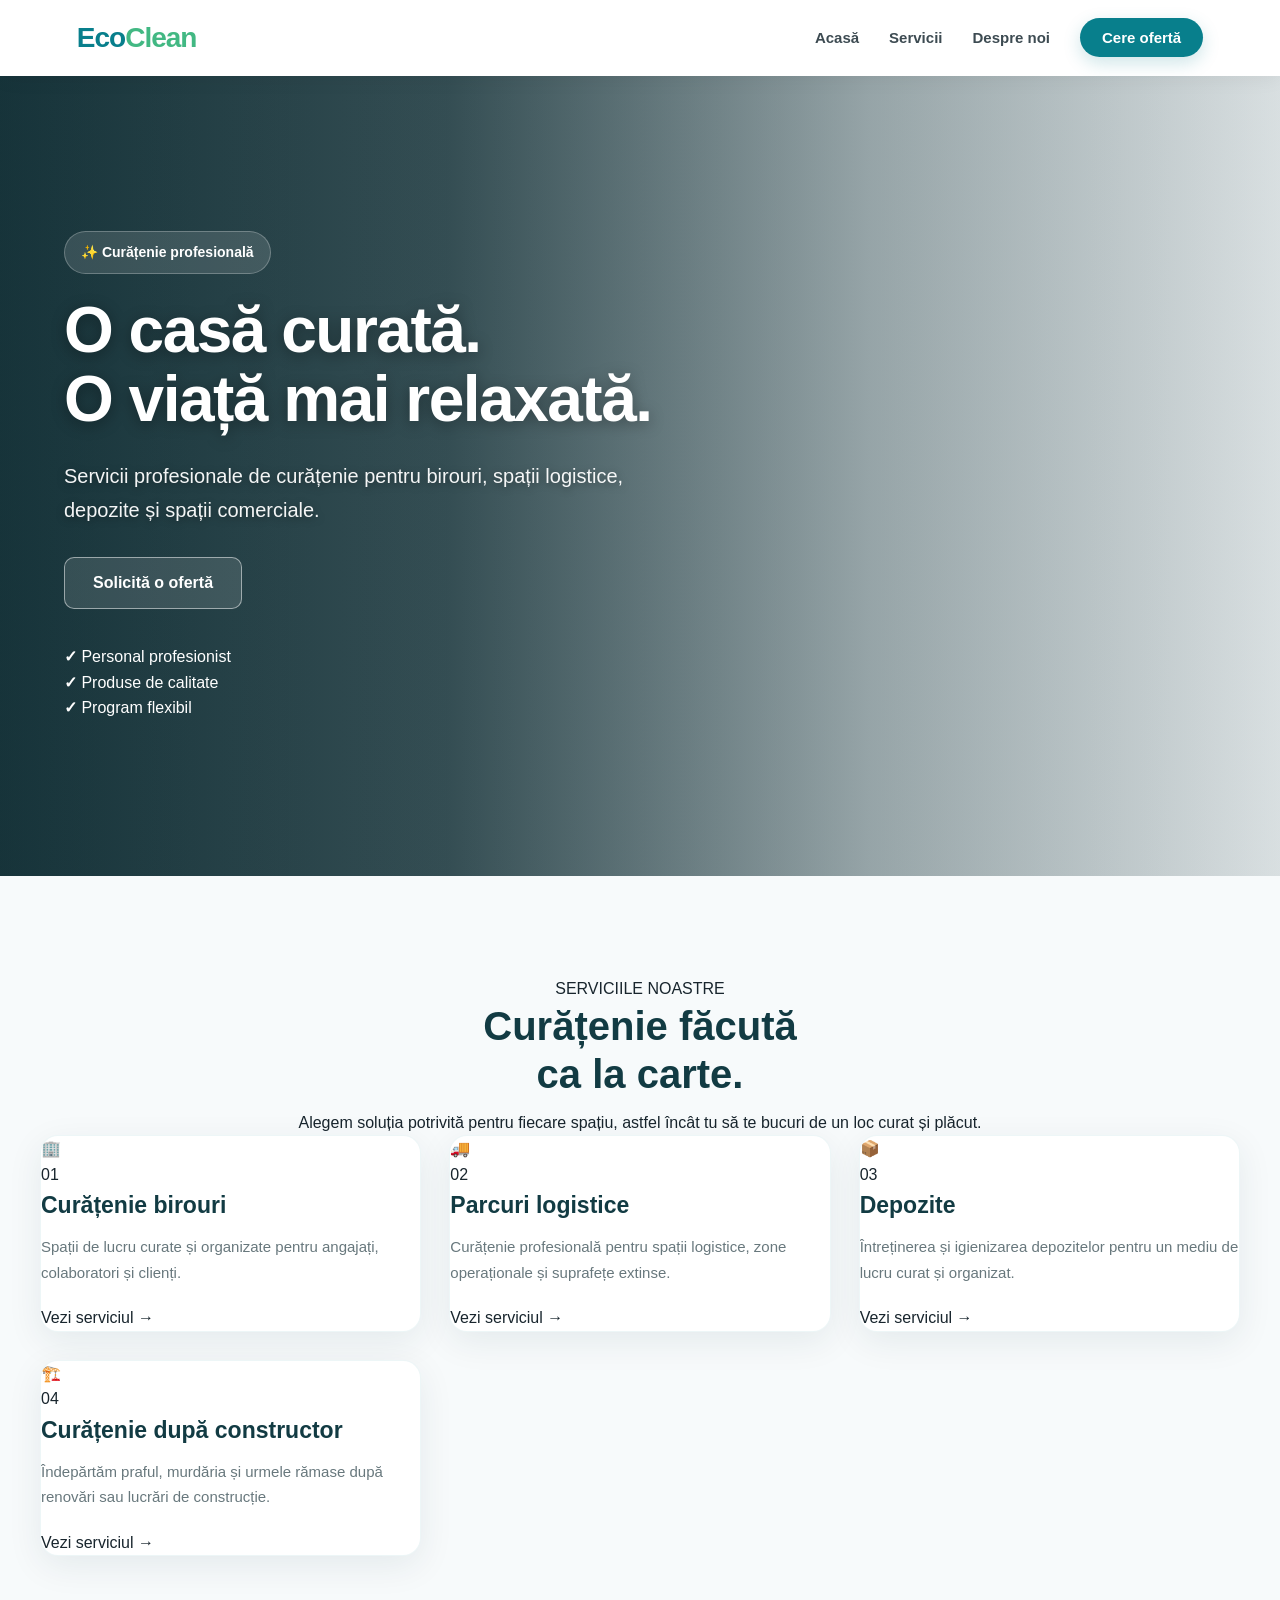
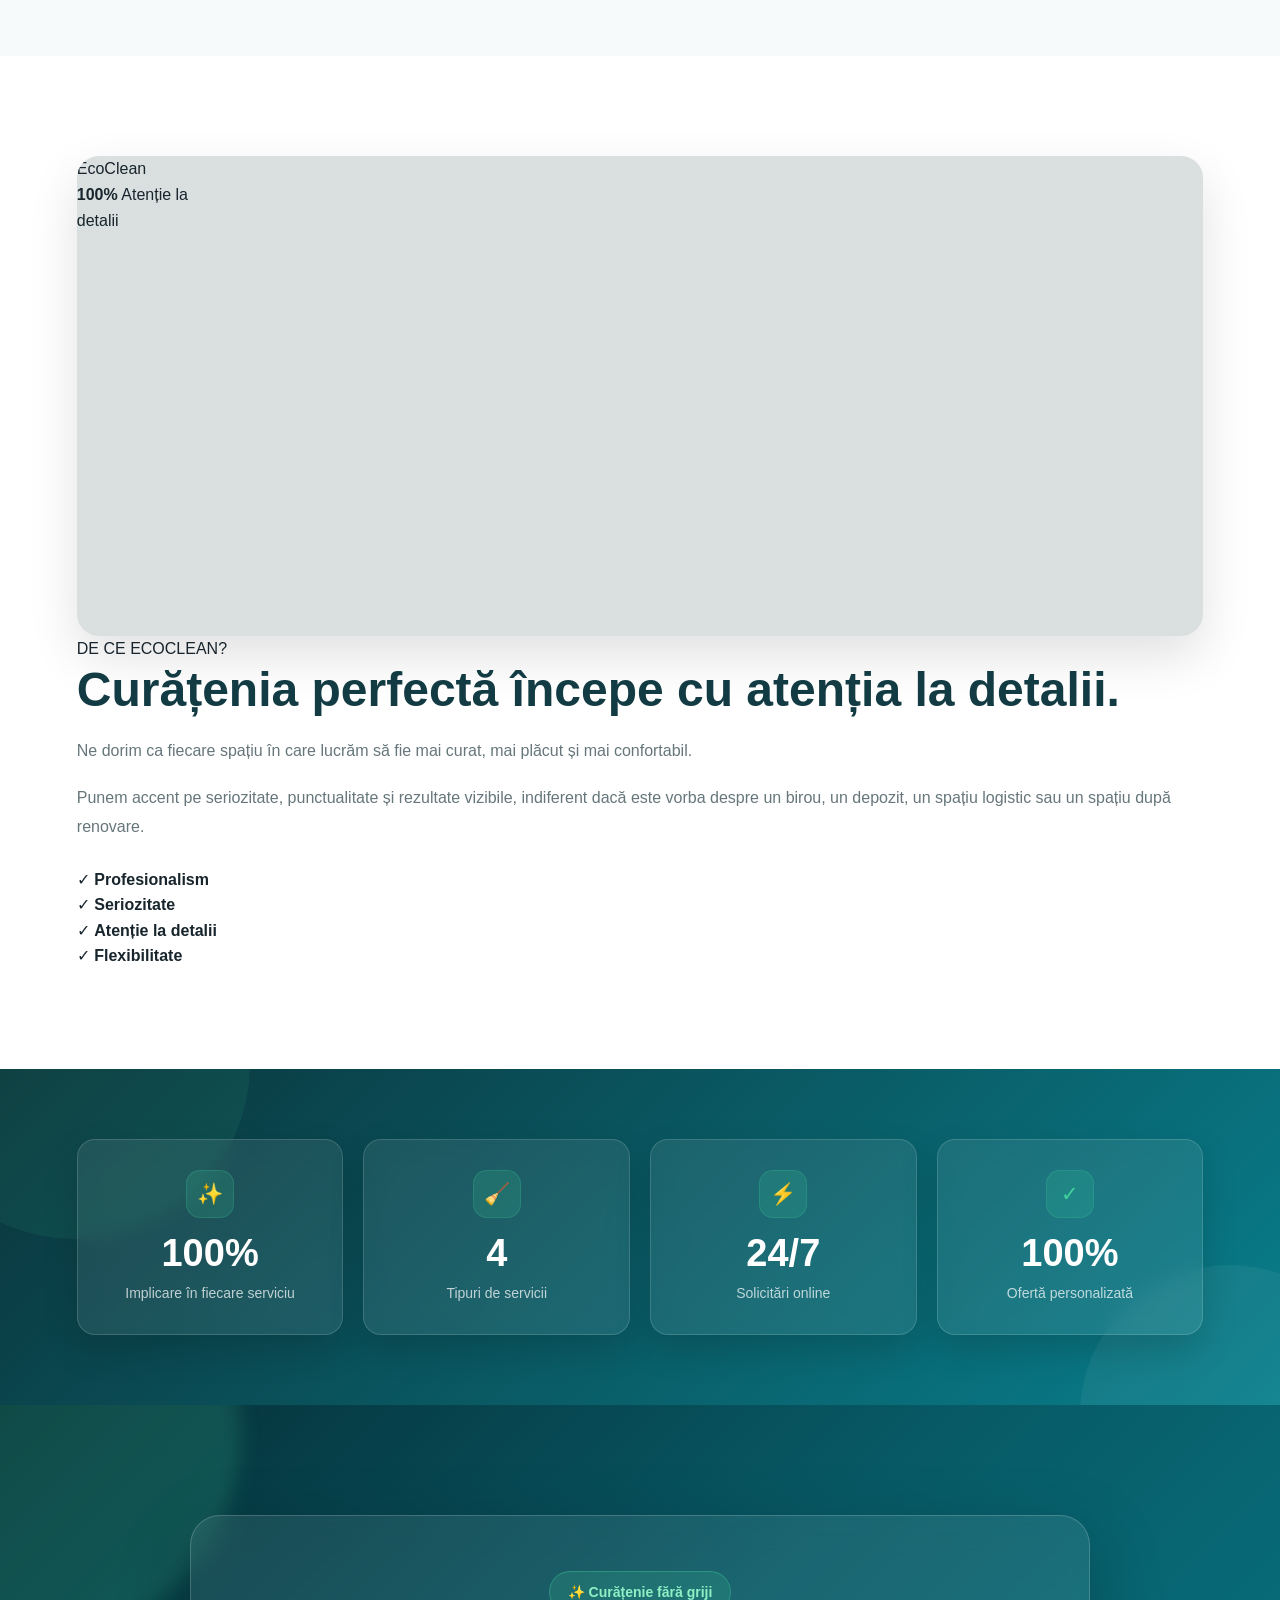
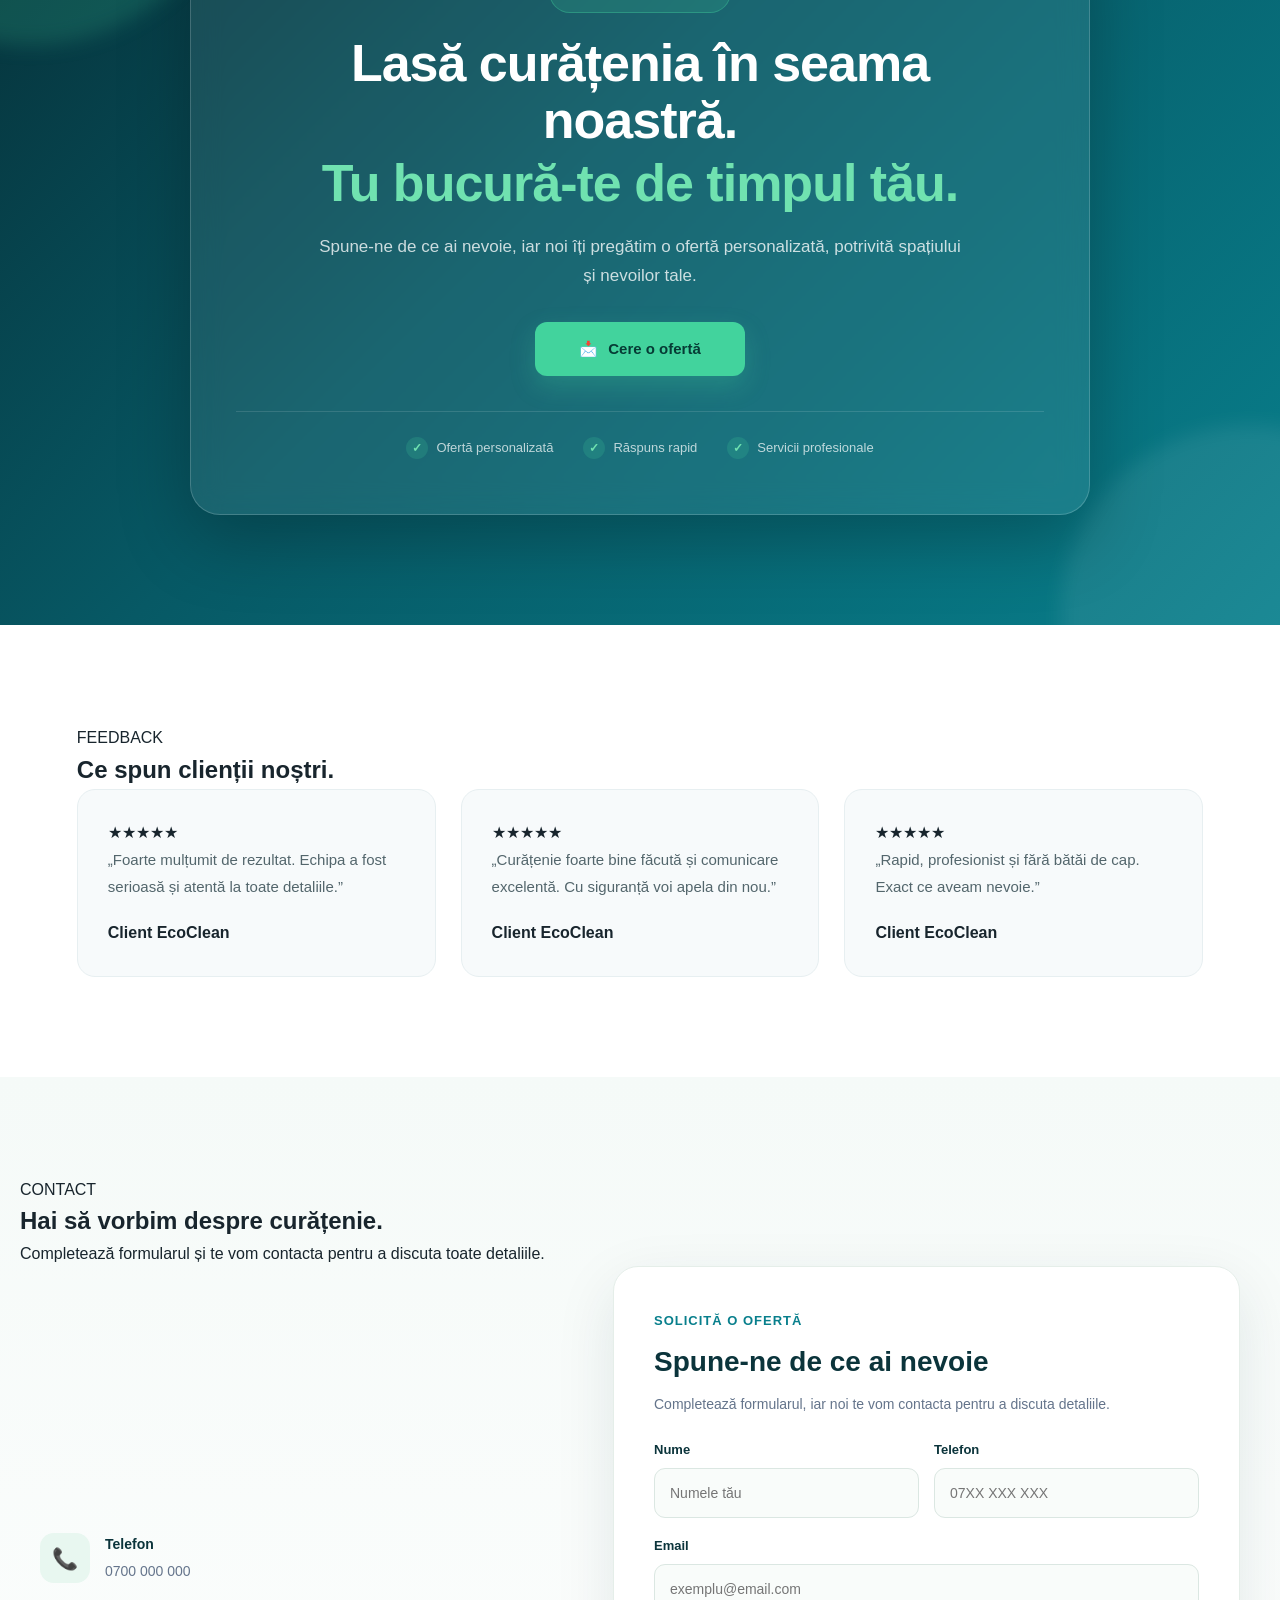
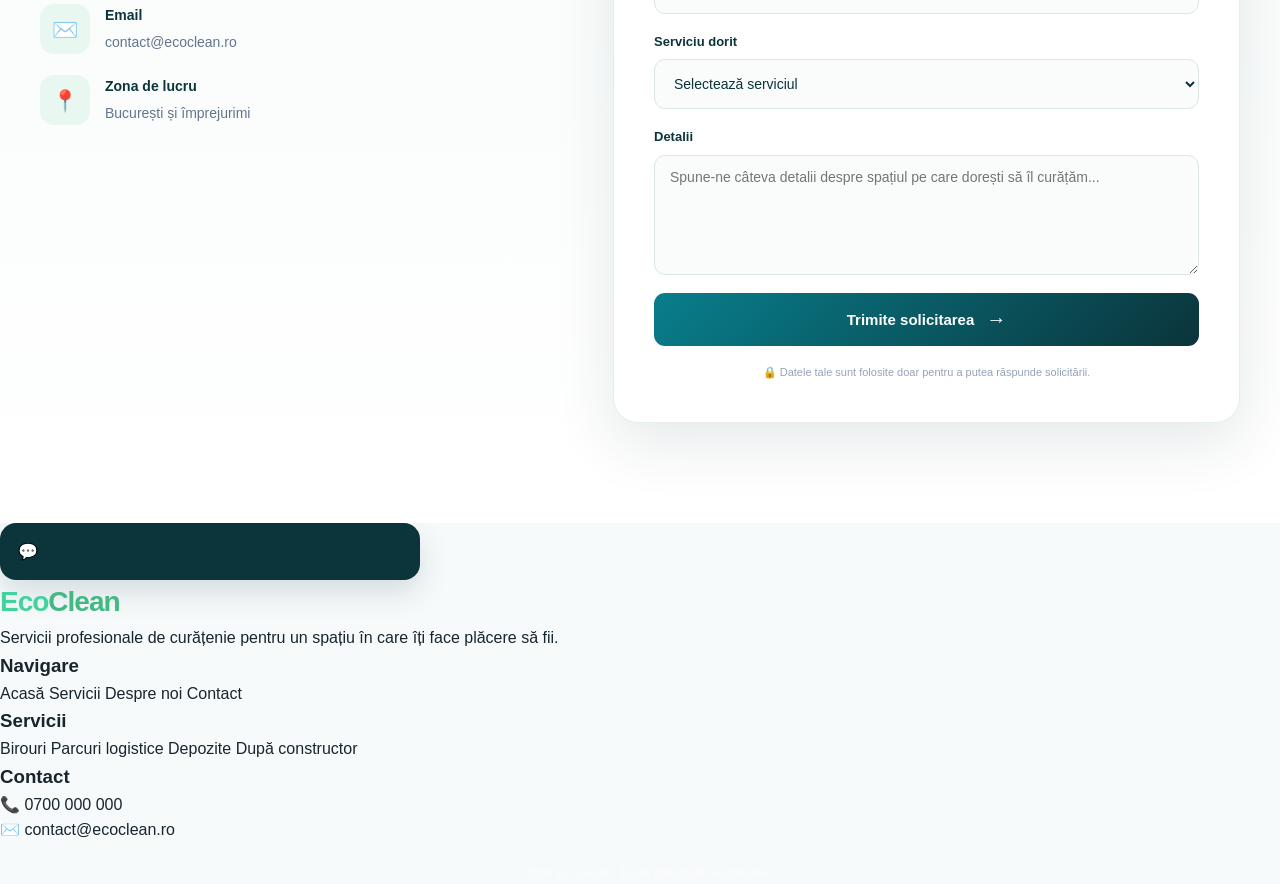
==== commit 1f780e25: "Update index.html" ====
--- a/index.html
+++ b/index.html
@@ -1,12 +1,16 @@
 <!DOCTYPE html>
 
 <html lang="ro">
+
 <head>
     <meta charset="UTF-8">
     <meta name="viewport" content="width=device-width, initial-scale=1.0">
 
+
 <title>EcoClean | Servicii Profesionale de Curățenie</title>
-<meta name="description" content="EcoClean oferă servicii profesionale de curățenie pentru locuințe, birouri și spații comerciale. Solicită o ofertă personalizată.">
+
+<meta name="description"
+    content="EcoClean oferă servicii profesionale de curățenie pentru birouri, parcuri logistice, depozite și spații după constructor. Solicită o ofertă personalizată.">
 
 <link rel="stylesheet" href="style.css">
 
@@ -14,6 +18,7 @@
 </head>
 
 <body>
+
 
 <!-- ================= NAVBAR ================= -->
 
@@ -29,20 +34,8 @@
             <a href="#acasa">Acasă</a>
         </li>
 
-        <li class="dropdown">
-            <a href="#servicii" class="dropbtn">
-                Servicii <span>⌄</span>
-            </a>
-
-            <div class="dropdown-content">
-                <a href="curatenie-domiciliu.html">Curățenie la domiciliu</a>
-                <a href="curatenie-birouri.html">Curățenie birouri</a>
-                <a href="curatenie-santier.html">Curățenie după șantier</a>
-            </div>
-        </li>
-
         <li>
-            <a href="#calculator">Calculator preț</a>
+            <a href="#servicii">Servicii</a>
         </li>
 
         <li>
@@ -57,7 +50,7 @@
 
     </ul>
 
-    <button class="mobile-menu-btn" id="mobile-menu-btn">
+    <button class="mobile-menu-btn" id="mobile-menu-btn" aria-label="Deschide meniul">
         ☰
     </button>
 
@@ -82,15 +75,11 @@
         </h1>
 
         <p>
-            Servicii profesionale de curățenie pentru locuințe,
-            birouri și spații comerciale.
+            Servicii profesionale de curățenie pentru
+            birouri, spații logistice, depozite și spații comerciale.
         </p>
 
         <div class="hero-buttons">
-
-            <a href="#calculator" class="btn-main">
-                Calculează prețul
-            </a>
 
             <a href="#contact" class="btn-secondary">
                 Solicită o ofertă
@@ -147,13 +136,14 @@
 
     <div class="services-grid">
 
-
-        <a href="curatenie-domiciliu.html" class="service-card-link">
+        <!-- 01 - BIROURI -->
+
+        <a href="curatenie-birouri.html" class="service-card-link">
 
             <div class="service-card">
 
                 <div class="service-icon">
-                    🏠
+                    🏢
                 </div>
 
                 <span class="service-number">
@@ -161,12 +151,12 @@
                 </span>
 
                 <h3>
-                    Curățenie la domiciliu
+                    Curățenie birouri
                 </h3>
 
                 <p>
-                    Curățenie generală, întreținere periodică
-                    și servicii adaptate nevoilor locuinței tale.
+                    Spații de lucru curate și organizate pentru
+                    angajați, colaboratori și clienți.
                 </p>
 
                 <span class="service-link">
@@ -178,12 +168,14 @@
         </a>
 
 
-        <a href="curatenie-birouri.html" class="service-card-link">
+        <!-- 02 - PARCURI LOGISTICE -->
+
+        <a href="parcuri-logistice.html" class="service-card-link">
 
             <div class="service-card">
 
                 <div class="service-icon">
-                    🏢
+                    🚚
                 </div>
 
                 <span class="service-number">
@@ -191,12 +183,12 @@
                 </span>
 
                 <h3>
-                    Curățenie birouri
+                    Parcuri logistice
                 </h3>
 
                 <p>
-                    Un spațiu de lucru curat și organizat pentru
-                    angajați și clienți.
+                    Curățenie profesională pentru spații logistice,
+                    zone operaționale și suprafețe extinse.
                 </p>
 
                 <span class="service-link">
@@ -208,12 +200,14 @@
         </a>
 
 
-        <a href="curatenie-santier.html" class="service-card-link">
+        <!-- 03 - DEPOZITE -->
+
+        <a href="depozite.html" class="service-card-link">
 
             <div class="service-card">
 
                 <div class="service-icon">
-                    🏗️
+                    📦
                 </div>
 
                 <span class="service-number">
@@ -221,7 +215,39 @@
                 </span>
 
                 <h3>
-                    După șantier
+                    Depozite
+                </h3>
+
+                <p>
+                    Întreținerea și igienizarea depozitelor pentru
+                    un mediu de lucru curat și organizat.
+                </p>
+
+                <span class="service-link">
+                    Vezi serviciul →
+                </span>
+
+            </div>
+
+        </a>
+
+
+        <!-- 04 - DUPĂ CONSTRUCTOR -->
+
+        <a href="curatenie-santier.html" class="service-card-link">
+
+            <div class="service-card">
+
+                <div class="service-icon">
+                    🏗️
+                </div>
+
+                <span class="service-number">
+                    04
+                </span>
+
+                <h3>
+                    Curățenie după constructor
                 </h3>
 
                 <p>
@@ -285,7 +311,8 @@
         <p>
             Punem accent pe seriozitate, punctualitate și
             rezultate vizibile, indiferent dacă este vorba
-            despre o locuință, un birou sau un spațiu după renovare.
+            despre un birou, un depozit, un spațiu logistic
+            sau un spațiu după renovare.
         </p>
 
 
@@ -325,122 +352,61 @@
     <div class="stats-container">
 
         <div class="stat-card">
-            <div class="stat-icon">✨</div>
+
+            <div class="stat-icon">
+                ✨
+            </div>
+
             <strong>100%</strong>
-            <span>Implicare în fiecare serviciu</span>
-        </div>
+
+            <span>
+                Implicare în fiecare serviciu
+            </span>
+
+        </div>
+
 
         <div class="stat-card">
-            <div class="stat-icon">🧹</div>
-            <strong>3</strong>
-            <span>Tipuri de servicii</span>
-        </div>
+
+            <div class="stat-icon">
+                🧹
+            </div>
+
+            <strong>4</strong>
+
+            <span>
+                Tipuri de servicii
+            </span>
+
+        </div>
+
 
         <div class="stat-card">
-            <div class="stat-icon">⚡</div>
+
+            <div class="stat-icon">
+                ⚡
+            </div>
+
             <strong>24/7</strong>
-            <span>Solicitări online</span>
-        </div>
+
+            <span>
+                Solicitări online
+            </span>
+
+        </div>
+
 
         <div class="stat-card">
-            <div class="stat-icon">✓</div>
+
+            <div class="stat-icon">
+                ✓
+            </div>
+
             <strong>100%</strong>
-            <span>Ofertă personalizată</span>
-        </div>
-
-    </div>
-
-</section>
-
-
-
-<!-- ================= CALCULATOR ================= -->
-
-<section id="calculator" class="calculator-section">
-
-    <div class="section-heading">
-
-        <span class="section-label">
-            CALCULATOR ONLINE
-        </span>
-
-        <h2>
-            Estimează rapid<br>
-            <span>costul curățeniei.</span>
-        </h2>
-
-        <p>
-            Selectează serviciul și suprafața spațiului.
-            Vei primi o estimare instantanee.
-        </p>
-
-    </div>
-
-
-    <div class="calc-container">
-
-        <div class="calc-block">
-
-            <label for="tip-serviciu">
-                Tipul serviciului
-            </label>
-
-            <select id="tip-serviciu">
-
-                <option value="10">
-                    Curățenie domiciliu — 10 lei/mp
-                </option>
-
-                <option value="12">
-                    Curățenie birouri — 12 lei/mp
-                </option>
-
-                <option value="18">
-                    Curățenie post-șantier — 18 lei/mp
-                </option>
-
-            </select>
-
-        </div>
-
-
-        <div class="calc-block">
-
-            <label for="suprafata">
-                Suprafața spațiului
-                <strong>
-                    <span id="valoare-suprafata">50</span> mp
-                </strong>
-            </label>
-
-            <input
-                type="range"
-                id="suprafata"
-                min="20"
-                max="300"
-                value="50"
-                step="5"
-            >
-
-            <div class="range-values">
-                <span>20 mp</span>
-                <span>300 mp</span>
-            </div>
-
-        </div>
-
-
-        <div class="price-display">
-
-            <span>Preț estimativ</span>
-
-            <strong>
-                <span id="pret-total">500</span> LEI
-            </strong>
-
-            <small>
-                *Prețul final poate varia în funcție de necesități.
-            </small>
+
+            <span>
+                Ofertă personalizată
+            </span>
 
         </div>
 
@@ -476,16 +442,15 @@
         <div class="cta-buttons">
 
             <a href="#contact" class="cta-button cta-primary">
+
                 <span>📩</span>
+
                 Cere o ofertă
-            </a>
-
-            <a href="#calculator" class="cta-button cta-secondary">
-                <span>🧮</span>
-                Calculează prețul
-            </a>
-
-        </div>
+
+            </a>
+
+        </div>
+
 
         <div class="cta-trust">
 
@@ -612,86 +577,93 @@
     </div>
 
 
-
     <div class="contact-container">
 
+
         <!-- INFORMAȚII CONTACT -->
+
         <div class="contact-info">
 
-            <div class="contact-badge">
-                📞 Contactează-ne
-            </div>
-
-            <h2>
-                Hai să discutăm despre
-                <span>curățenia ta.</span>
-            </h2>
-
-            <p class="contact-intro">
-                Ai nevoie de o curățenie profesională?
-                Trimite-ne câteva detalii și revenim rapid
-                cu o ofertă personalizată.
-            </p>
-
-
             <div class="contact-details">
 
+
                 <div class="contact-item">
-                    <div class="contact-icon">📞</div>
+
+                    <div class="contact-icon">
+                        📞
+                    </div>
 
                     <div>
-                        <strong>Telefon</strong>
-                        <span>07XX XXX XXX</span>
+
+                        <strong>
+                            Telefon
+                        </strong>
+
+                        <span>
+                            0700 000 000
+                        </span>
+
                     </div>
+
                 </div>
 
 
                 <div class="contact-item">
-                    <div class="contact-icon">✉️</div>
+
+                    <div class="contact-icon">
+                        ✉️
+                    </div>
 
                     <div>
-                        <strong>Email</strong>
-                        <span>contact@ecoclean.ro</span>
+
+                        <strong>
+                            Email
+                        </strong>
+
+                        <span>
+                            contact@ecoclean.ro
+                        </span>
+
                     </div>
+
                 </div>
 
 
                 <div class="contact-item">
-                    <div class="contact-icon">📍</div>
+
+                    <div class="contact-icon">
+                        📍
+                    </div>
 
                     <div>
-                        <strong>Zona de lucru</strong>
-                        <span>București și împrejurimi</span>
+
+                        <strong>
+                            Zona de lucru
+                        </strong>
+
+                        <span>
+                            București și împrejurimi
+                        </span>
+
                     </div>
-                </div>
-
-            </div>
-
-
-            <a
-                href="https://wa.me/40700000000"
-                target="_blank"
-                class="whatsapp-button"
-            >
-                <span class="whatsapp-icon">💬</span>
+
+                </div>
+
+
+            </div>
+
+        </div>
+
+
+        <!-- FORMULAR -->
+
+        <div class="contact-form-wrapper">
+
+            <div class="form-header">
 
                 <span>
-                    <strong>Scrie-ne pe WhatsApp</strong>
-                    <small>Răspundem cât mai rapid</small>
+                    Solicită o ofertă
                 </span>
-
-                <b>→</b>
-            </a>
-
-        </div>
-
-
-        <!-- FORMULAR -->
-        <div class="contact-form-wrapper">
-
-            <div class="form-header">
-
-                <span>Solicită o ofertă</span>
 
                 <h3>
                     Spune-ne de ce ai nevoie
@@ -711,7 +683,9 @@
                 method="POST"
             >
 
+
                 <div class="form-row">
+
 
                     <div class="form-group">
 
@@ -746,6 +720,7 @@
 
                     </div>
 
+
                 </div>
 
 
@@ -777,16 +752,21 @@
                         name="serviciu"
                         required
                     >
+
                         <option value="">
                             Selectează serviciul
                         </option>
 
-                        <option value="Curățenie domiciliu">
-                            Curățenie domiciliu
-                        </option>
-
                         <option value="Curățenie birouri">
                             Curățenie birouri
+                        </option>
+
+                        <option value="Parcuri logistice">
+                            Parcuri logistice
+                        </option>
+
+                        <option value="Depozite">
+                            Depozite
                         </option>
 
                         <option value="Curățenie după constructor">
@@ -818,8 +798,15 @@
                     type="submit"
                     class="contact-submit"
                 >
-                    <span>Trimite solicitarea</span>
-                    <b>→</b>
+
+                    <span>
+                        Trimite solicitarea
+                    </span>
+
+                    <b>
+                        →
+                    </b>
+
                 </button>
 
 
@@ -836,16 +823,18 @@
 
 </section>
 
+
 <!-- ================= WHATSAPP ================= -->
 
 <a
     href="https://wa.me/40700000000"
     class="whatsapp-button"
     target="_blank"
+    rel="noopener noreferrer"
     aria-label="Contactează-ne pe WhatsApp"
+    title="Contactează-ne pe WhatsApp"
 >
     <span>💬</span>
-    WhatsApp
 </a>
 
 
@@ -854,6 +843,7 @@
 <footer>
 
     <div class="footer-content">
+
 
         <div>
 
@@ -875,10 +865,21 @@
                 Navigare
             </h3>
 
-            <a href="#acasa">Acasă</a>
-            <a href="#servicii">Servicii</a>
-            <a href="#calculator">Calculator preț</a>
-            <a href="#contact">Contact</a>
+            <a href="#acasa">
+                Acasă
+            </a>
+
+            <a href="#servicii">
+                Servicii
+            </a>
+
+            <a href="#despre-noi">
+                Despre noi
+            </a>
+
+            <a href="#contact">
+                Contact
+            </a>
 
         </div>
 
@@ -889,16 +890,20 @@
                 Servicii
             </h3>
 
-            <a href="curatenie-domiciliu.html">
-                La domiciliu
-            </a>
-
             <a href="curatenie-birouri.html">
                 Birouri
             </a>
 
+            <a href="parcuri-logistice.html">
+                Parcuri logistice
+            </a>
+
+            <a href="depozite.html">
+                Depozite
+            </a>
+
             <a href="curatenie-santier.html">
-                După șantier
+                După constructor
             </a>
 
         </div>
@@ -937,4 +942,5 @@
 <script src="script.js"></script>
 
 </body>
+
 </html>
